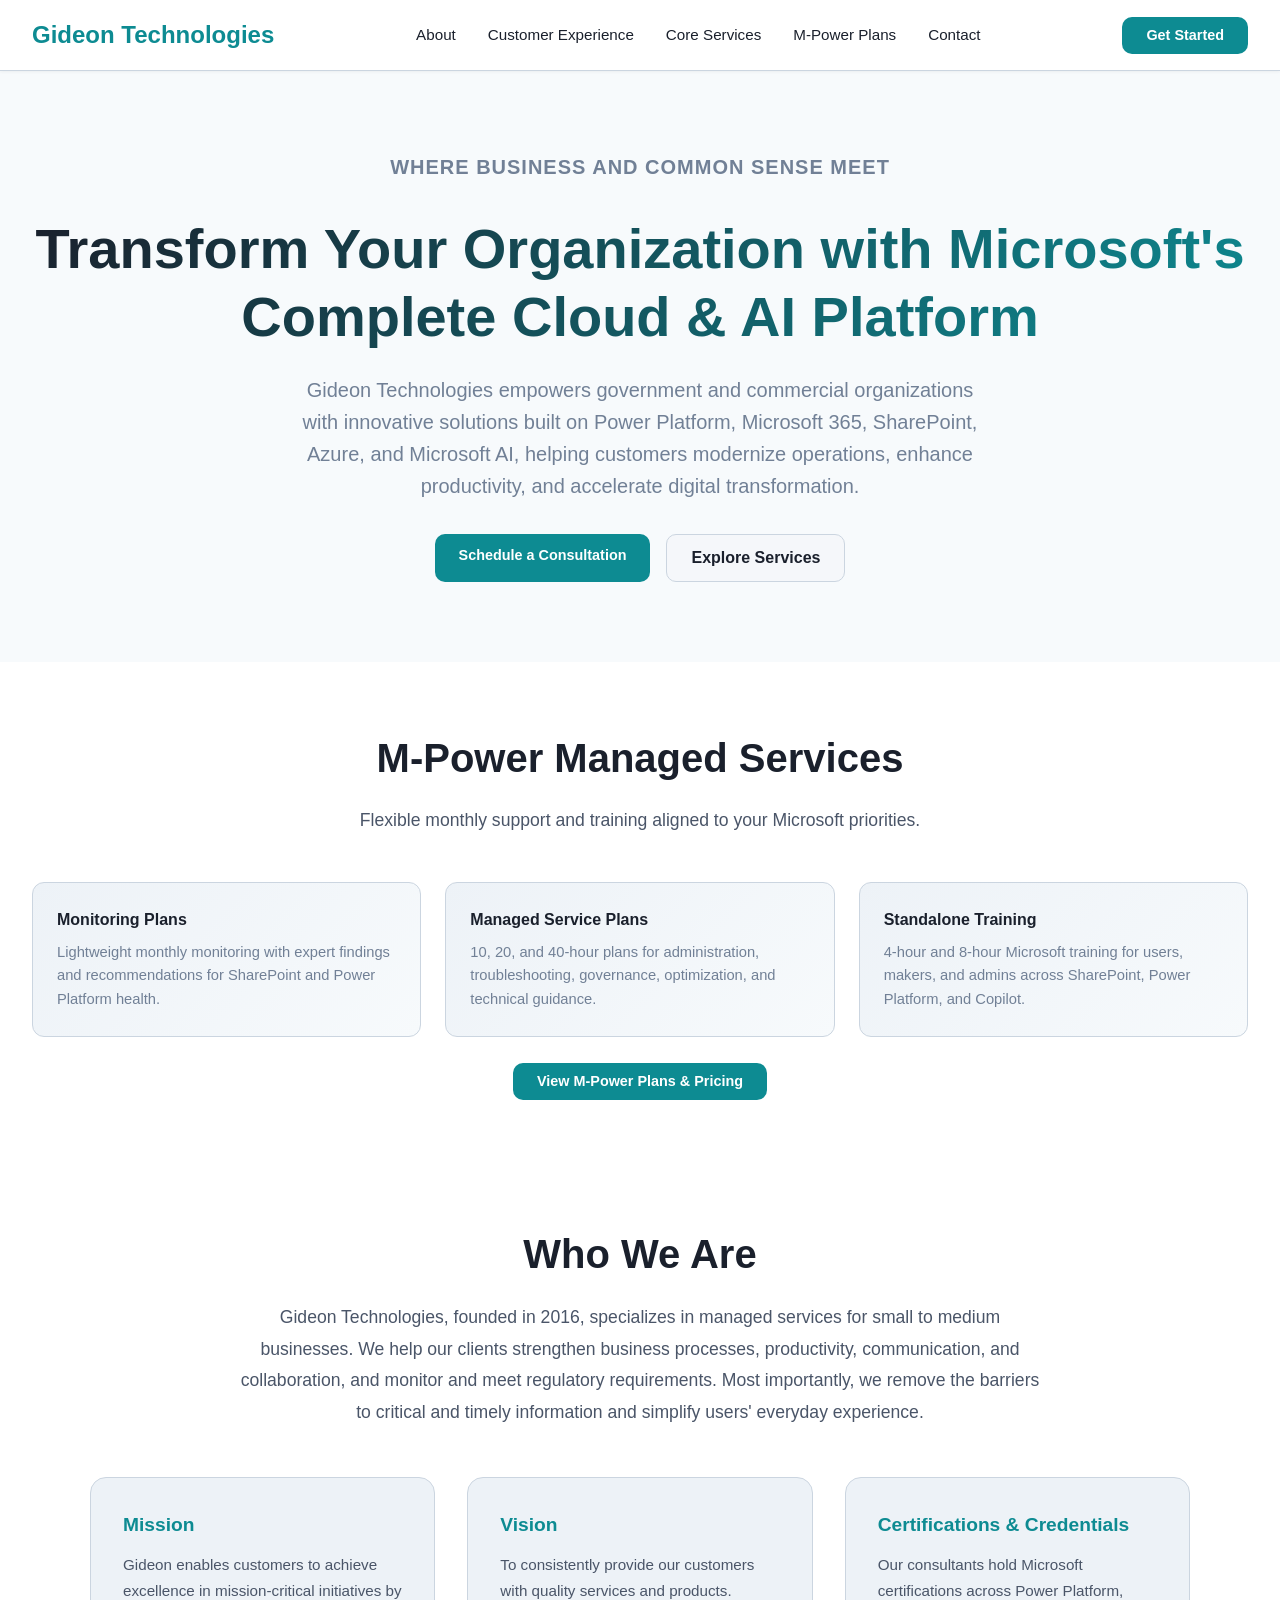
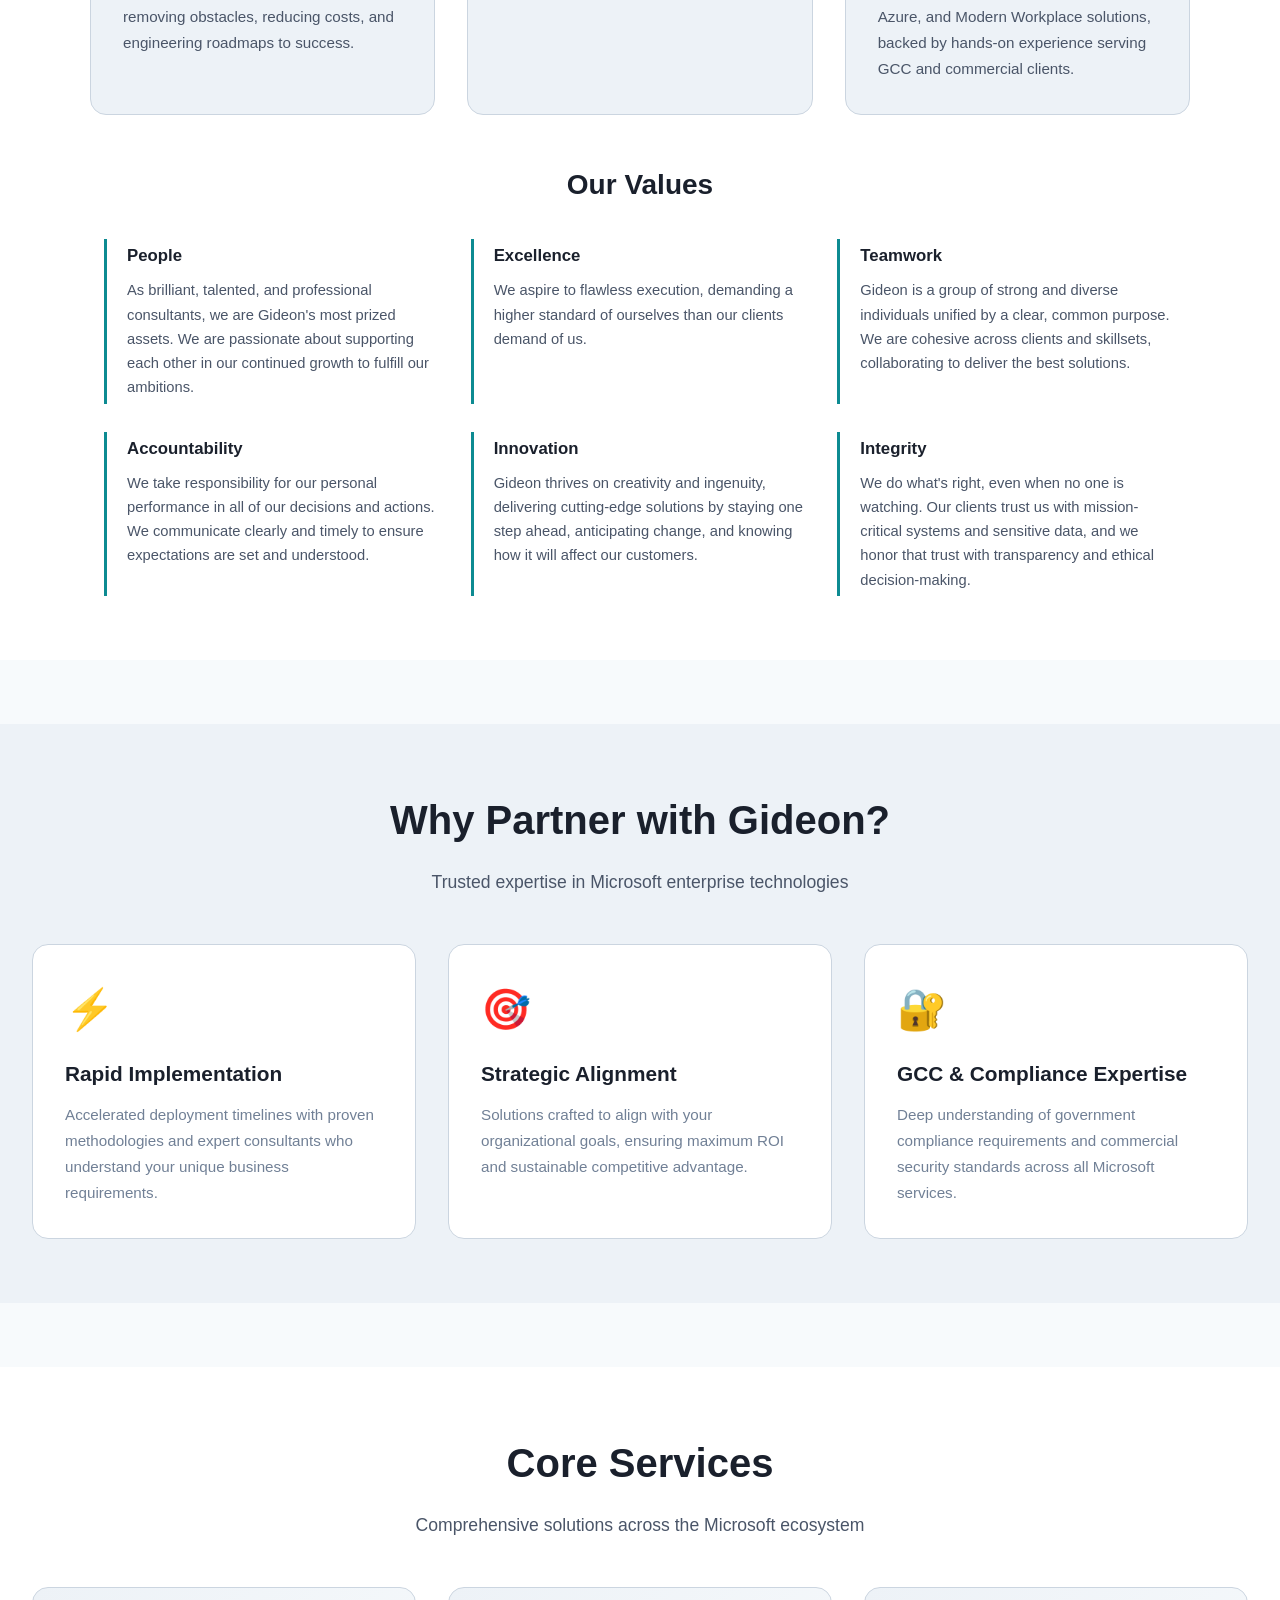
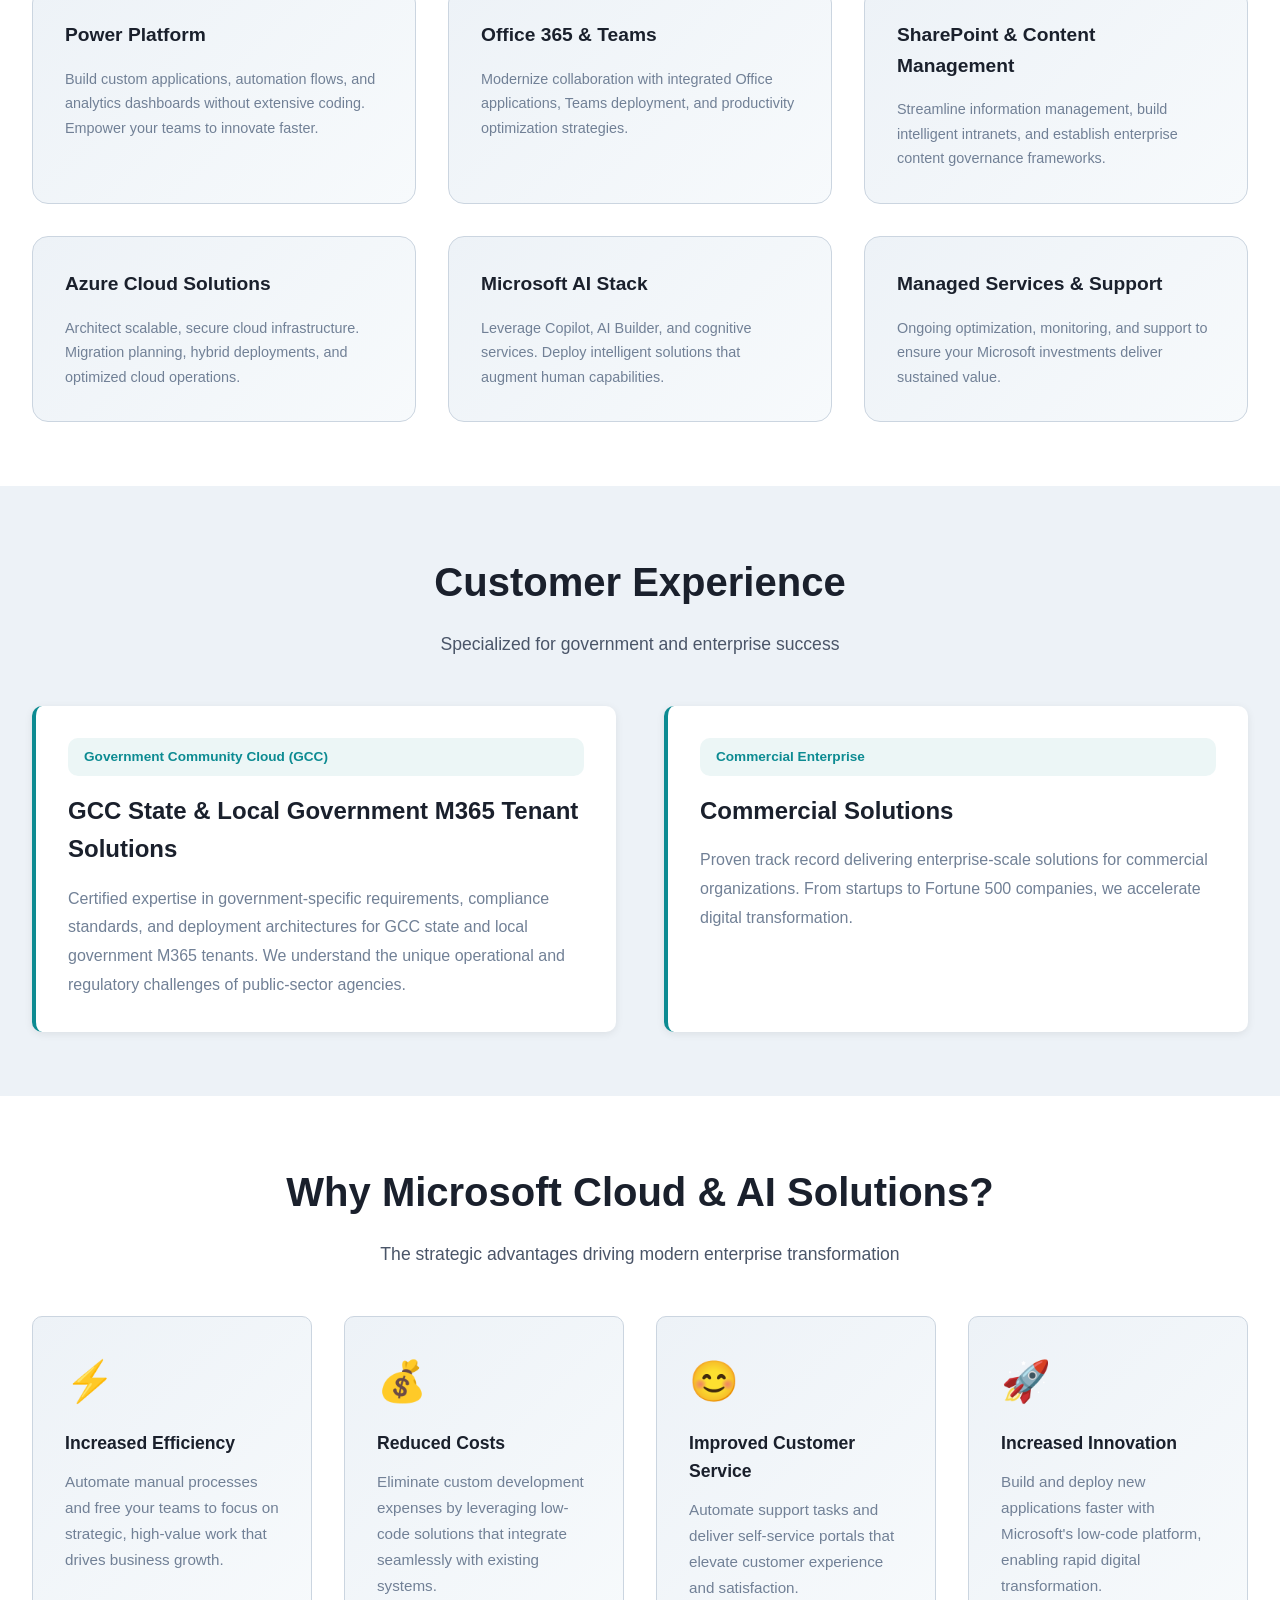
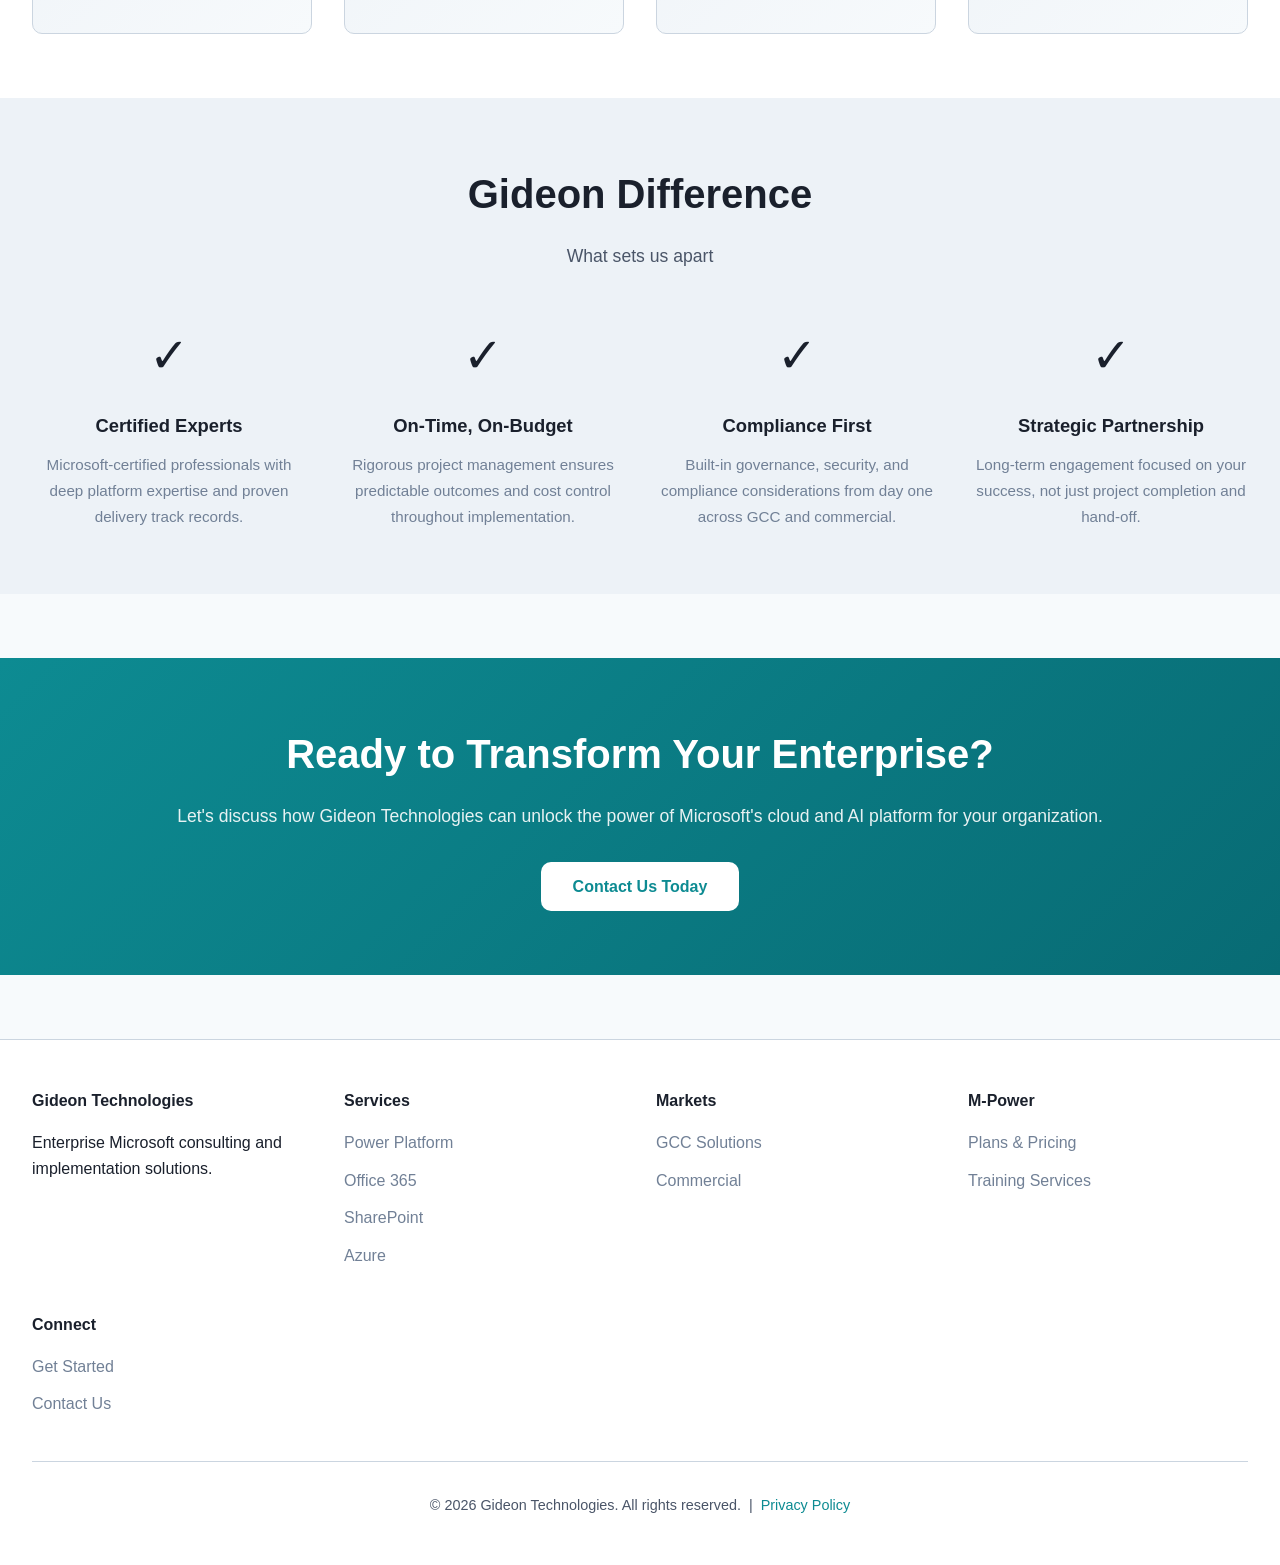
==== index.html @ dde66a92 "Fix submenu touch behavior and improve homepage SEO metadata" ====
<!DOCTYPE html>
<html lang="en">
<head>
    <meta charset="UTF-8">
    <meta name="viewport" content="width=device-width, initial-scale=1.0">
    <title>Gideon Technologies - GCC & State/Local Government M365 Tenant Experts</title>
    <meta name="description" content="Gideon Technologies delivers Power Platform, Microsoft 365, SharePoint, Azure, and Microsoft AI solutions with specialized support for GCC state and local government M365 tenants and commercial customers, including M-Power managed services and training.">
    <meta name="keywords" content="Power Platform, Microsoft 365, Office 365, SharePoint, Azure, Microsoft AI, GCC, State and Local Government M365 Tenant, government cloud consulting, managed services, M-Power managed services, Microsoft training">
    <meta name="author" content="Gideon Technologies">
    <link rel="canonical" href="https://www.gideon-tech.com/">

    <!-- Open Graph / Social Sharing -->
    <meta property="og:type" content="website">
    <meta property="og:title" content="Gideon Technologies - GCC & State/Local Government M365 Tenant Experts">
    <meta property="og:description" content="Power Platform, Microsoft 365, SharePoint, Azure, and AI solutions for GCC state and local government M365 tenants and commercial customers.">
    <meta property="og:url" content="https://www.gideon-tech.com/">
    <meta property="og:image" content="https://www.gideon-tech.com/og-image.png">
    <meta property="og:site_name" content="Gideon Technologies">

    <!-- Twitter Card -->
    <meta name="twitter:card" content="summary_large_image">
    <meta name="twitter:title" content="Gideon Technologies - GCC & State/Local Government M365 Tenant Experts">
    <meta name="twitter:description" content="Power Platform, Microsoft 365, SharePoint, Azure, and AI solutions for GCC state and local government M365 tenants and commercial customers.">
    <meta name="twitter:image" content="https://www.gideon-tech.com/og-image.png">

    <!-- Favicon -->
    <link rel="icon" type="image/svg+xml" href="data:image/svg+xml,%3Csvg xmlns='http://www.w3.org/2000/svg' viewBox='0 0 100 100'%3E%3Crect width='100' height='100' rx='20' fill='%230D8B92'/%3E%3Ctext x='50' y='68' font-size='58' font-family='Arial, sans-serif' font-weight='bold' fill='white' text-anchor='middle'%3EG%3C/text%3E%3C/svg%3E">
    <script>
        (() => {
            const param = new URLSearchParams(window.location.search).get("scoutTheme");
            const theme = param || (window.matchMedia("(prefers-color-scheme: dark)").matches ? "dark" : "light");
            document.documentElement.setAttribute("data-theme", theme);
        })();
    </script>
    <style>
        :root {
            color-scheme: light;
            --cp-bg: #f7fafc;
            --cp-bg-elevated: #edf2f7;
            --cp-surface: #ffffff;
            --cp-surface-soft: #f5f7fa;
            --cp-border: #cbd5e0;
            --cp-border-strong: #a0aec0;
            --cp-text: #1a202c;
            --cp-text-muted: #4a5568;
            --cp-text-soft: #718096;
            --cp-accent: #0d8b92;
            --cp-accent-hover: #0a6f76;
            --cp-accent-soft: rgba(13, 139, 146, 0.08);
            --cp-accent-fg: #ffffff;
            --cp-success: #16a34a;
            --cp-danger: #dc2626;
            --cp-warning: #f59e0b;
            --cp-link: #0d8b92;
            --cp-shadow: 0 18px 48px rgba(0, 0, 0, 0.12);
            --cp-overlay: rgba(255, 255, 255, 0.8);
            --cp-panel: rgba(255, 255, 255, 0.86);
            --cp-panel-strong: rgba(255, 255, 255, 0.96);
            --cp-sheen: rgba(255, 255, 255, 0.55);
            --cp-highlight: rgba(13, 139, 146, 0.12);
        }
        
        html[data-theme="dark"] {
            color-scheme: dark;
            --cp-bg: #0f1419;
            --cp-bg-elevated: #1a202c;
            --cp-surface: #2d3748;
            --cp-surface-soft: #374151;
            --cp-border: #4a5568;
            --cp-border-strong: #718096;
            --cp-text: #f7fafc;
            --cp-text-muted: #cbd5e0;
            --cp-text-soft: #a0aec0;
            --cp-accent: #38b2ac;
            --cp-accent-hover: #319795;
            --cp-accent-soft: rgba(56, 178, 172, 0.14);
            --cp-accent-fg: #0f1419;
            --cp-success: #4ade80;
            --cp-danger: #f87171;
            --cp-warning: #fbbf24;
            --cp-link: #38b2ac;
            --cp-shadow: 0 18px 48px rgba(0, 0, 0, 0.32);
            --cp-overlay: rgba(15, 20, 25, 0.88);
            --cp-panel: rgba(45, 55, 72, 0.72);
            --cp-panel-strong: rgba(45, 55, 72, 0.96);
            --cp-sheen: rgba(255, 255, 255, 0.04);
            --cp-highlight: rgba(56, 178, 172, 0.12);
        }

        * {
            margin: 0;
            padding: 0;
            box-sizing: border-box;
        }

        body {
            font-family: "Segoe UI", Aptos, Calibri, -apple-system, BlinkMacSystemFont, sans-serif;
            background: var(--cp-bg);
            color: var(--cp-text);
            line-height: 1.6;
        }

        /* Header & Navigation */
        header {
            background: var(--cp-surface);
            border-bottom: 1px solid var(--cp-border);
            position: sticky;
            top: 0;
            z-index: 100;
            box-shadow: 0 1px 3px rgba(0,0,0,0.05);
        }

        nav {
            max-width: 1400px;
            margin: 0 auto;
            padding: 1rem 2rem;
            display: flex;
            justify-content: space-between;
            align-items: center;
        }

        .logo {
            font-size: 1.5rem;
            font-weight: 700;
            color: var(--cp-accent);
            text-decoration: none;
        }

        .nav-links {
            display: flex;
            gap: 2rem;
            list-style: none;
        }

        .nav-links li {
            position: relative;
        }

        .nav-links a {
            color: var(--cp-text);
            text-decoration: none;
            font-size: 0.95rem;
            transition: color 0.3s;
        }

        .nav-links a:hover {
            color: var(--cp-accent);
        }

        .submenu {
            display: none;
            position: absolute;
            top: calc(100% + 0.5rem);
            left: 0;
            min-width: 260px;
            background: var(--cp-surface);
            border: 1px solid var(--cp-border);
            border-radius: 0.625rem;
            box-shadow: 0 10px 24px rgba(0,0,0,0.12);
            list-style: none;
            padding: 0.45rem;
            z-index: 200;
        }

        .submenu li {
            position: static;
        }

        .submenu a {
            display: block;
            padding: 0.5rem 0.65rem;
            border-radius: 0.45rem;
            color: var(--cp-text-muted);
            font-size: 0.9rem;
        }

        .submenu a:hover {
            background: var(--cp-bg-elevated);
            color: var(--cp-accent);
        }

        .has-submenu:hover .submenu,
        .has-submenu:focus-within .submenu,
        .has-submenu.open .submenu {
            display: block;
        }

        .cta-button {
            background: var(--cp-accent);
            color: var(--cp-accent-fg);
            padding: 0.65rem 1.5rem;
            border-radius: 0.625rem;
            text-decoration: none;
            font-weight: 600;
            transition: background 0.3s;
            border: none;
            cursor: pointer;
            font-size: 0.9rem;
        }

        .cta-button:hover {
            background: var(--cp-accent-hover);
        }

        /* Hero Section */
        .hero {
            max-width: 1400px;
            margin: 0 auto;
            padding: 5rem 2rem;
            text-align: center;
        }

        .hero-subtitle {
            color: var(--cp-text-muted);
            font-size: 1rem;
            margin-bottom: 1rem;
            text-transform: uppercase;
            letter-spacing: 0.05em;
            font-weight: 600;
        }

        .hero h1 {
            font-size: 3.5rem;
            margin-bottom: 1.5rem;
            font-weight: 800;
            line-height: 1.2;
            background: linear-gradient(135deg, var(--cp-text) 0%, var(--cp-accent) 100%);
            -webkit-background-clip: text;
            -webkit-text-fill-color: transparent;
            background-clip: text;
        }

        .hero p {
            font-size: 1.25rem;
            color: var(--cp-text-soft);
            margin-bottom: 2rem;
            max-width: 700px;
            margin-left: auto;
            margin-right: auto;
        }

        .hero-buttons {
            display: flex;
            gap: 1rem;
            justify-content: center;
            flex-wrap: wrap;
        }

        .secondary-button {
            background: var(--cp-surface-soft);
            color: var(--cp-text);
            padding: 0.65rem 1.5rem;
            border-radius: 0.625rem;
            text-decoration: none;
            font-weight: 600;
            border: 1px solid var(--cp-border);
            transition: all 0.3s;
        }

        .secondary-button:hover {
            background: var(--cp-surface);
            border-color: var(--cp-accent);
        }

        /* Value Propositions */
        .value-section {
            background: var(--cp-bg-elevated);
            padding: 4rem 2rem;
            margin: 4rem 0;
        }

        .section-title {
            text-align: center;
            font-size: 2.5rem;
            margin-bottom: 1rem;
            color: var(--cp-text);
        }

        .section-subtitle {
            text-align: center;
            color: var(--cp-text-muted);
            margin-bottom: 3rem;
            font-size: 1.1rem;
        }

        .value-grid {
            max-width: 1400px;
            margin: 0 auto;
            display: grid;
            grid-template-columns: repeat(auto-fit, minmax(300px, 1fr));
            gap: 2rem;
        }

        .value-card {
            background: var(--cp-surface);
            border: 1px solid var(--cp-border);
            border-radius: 1rem;
            padding: 2rem;
            transition: all 0.3s;
        }

        .value-card:hover {
            box-shadow: 0 8px 24px rgba(0,0,0,0.1);
            transform: translateY(-4px);
            border-color: var(--cp-accent-soft);
        }

        /* About Us Section */
        .about-section {
            padding: 4rem 2rem;
            background: var(--cp-surface);
        }

        .about-container {
            max-width: 1100px;
            margin: 0 auto;
        }

        .about-intro {
            max-width: 800px;
            margin: 0 auto 3rem;
            text-align: center;
        }

        .about-intro p {
            color: var(--cp-text-muted);
            font-size: 1.1rem;
            line-height: 1.8;
        }

        .about-pillars {
            display: grid;
            grid-template-columns: repeat(3, 1fr);
            gap: 2rem;
            margin-bottom: 3rem;
        }

        .about-pillar {
            background: var(--cp-bg-elevated);
            border: 1px solid var(--cp-border);
            border-radius: 1rem;
            padding: 2rem;
        }

        .about-pillar h3 {
            color: var(--cp-accent);
            font-size: 1.2rem;
            margin-bottom: 0.75rem;
        }

        .about-pillar p {
            color: var(--cp-text-muted);
            font-size: 0.95rem;
            line-height: 1.7;
        }

        .about-values {
            margin-top: 3rem;
        }

        .about-values h3 {
            text-align: center;
            font-size: 1.75rem;
            margin-bottom: 2rem;
            color: var(--cp-text);
        }

        .values-grid {
            display: flex;
            flex-wrap: wrap;
            justify-content: center;
            gap: 1.75rem;
        }

        .value-item {
            flex: 1 1 280px;
            max-width: calc(33.333% - 1.75rem);
            border-left: 3px solid var(--cp-accent);
            padding: 0.25rem 0 0.25rem 1.25rem;
        }

        .value-item h4 {
            font-size: 1.05rem;
            margin-bottom: 0.5rem;
            color: var(--cp-text);
        }

        .value-item p {
            color: var(--cp-text-muted);
            font-size: 0.92rem;
            line-height: 1.65;
        }

        @media (max-width: 900px) {
            .about-pillars {
                grid-template-columns: repeat(2, 1fr);
            }

            .value-item {
                max-width: calc(50% - 1.75rem);
            }
        }

        @media (max-width: 600px) {
            .about-pillars {
                grid-template-columns: 1fr;
            }

            .value-item {
                max-width: 100%;
            }
        }

        .value-icon {
            font-size: 2.5rem;
            margin-bottom: 1rem;
        }

        .value-card h3 {
            font-size: 1.3rem;
            margin-bottom: 0.75rem;
            color: var(--cp-text);
        }

        .value-card p {
            color: var(--cp-text-soft);
            font-size: 0.95rem;
            line-height: 1.7;
        }

        /* Services Section */
        .services-section {
            padding: 4rem 2rem;
            background: var(--cp-surface);
        }

        .services-container {
            max-width: 1400px;
            margin: 0 auto;
        }

        .service-grid {
            display: grid;
            grid-template-columns: repeat(3, 1fr);
            gap: 2rem;
            margin-top: 3rem;
        }

        @media (max-width: 900px) {
            .service-grid {
                grid-template-columns: repeat(2, 1fr);
            }

            .plans-preview-grid {
                grid-template-columns: 1fr;
            }
        }

        @media (max-width: 600px) {
            .service-grid {
                grid-template-columns: 1fr;
            }
        }

        .service-card {
            background: linear-gradient(135deg, var(--cp-bg-elevated) 0%, var(--cp-bg) 100%);
            border: 1px solid var(--cp-border);
            border-radius: 1rem;
            padding: 2rem;
            transition: all 0.3s;
        }

        .service-card:hover {
            border-color: var(--cp-accent);
            box-shadow: 0 12px 36px var(--cp-accent-soft);
        }

        .service-card h3 {
            font-size: 1.2rem;
            margin-bottom: 1rem;
            color: var(--cp-text);
        }

        .service-card p {
            color: var(--cp-text-soft);
            font-size: 0.9rem;
            line-height: 1.7;
        }

        /* M-Power Plans Preview */
        .plans-preview {
            padding: 4rem 2rem;
            background: var(--cp-surface);
        }

        .plans-preview-container {
            max-width: 1400px;
            margin: 0 auto;
        }

        .plans-preview-grid {
            display: grid;
            grid-template-columns: repeat(3, 1fr);
            gap: 1.5rem;
            margin-top: 2rem;
        }

        .plans-preview-card {
            background: linear-gradient(135deg, var(--cp-bg-elevated) 0%, var(--cp-bg) 100%);
            border: 1px solid var(--cp-border);
            border-radius: 0.75rem;
            padding: 1.5rem;
        }

        .plans-preview-card h4 {
            color: var(--cp-text);
            margin-bottom: 0.5rem;
        }

        .plans-preview-card p {
            color: var(--cp-text-soft);
            font-size: 0.92rem;
        }

        .plans-preview-cta {
            margin-top: 2rem;
            text-align: center;
        }

        /* Market Expertise */
        .market-section {
            padding: 4rem 2rem;
            background: var(--cp-bg-elevated);
        }

        .market-container {
            max-width: 1400px;
            margin: 0 auto;
        }

        .market-grid {
            display: grid;
            grid-template-columns: 1fr 1fr;
            gap: 3rem;
            margin-top: 2rem;
            align-items: stretch;
        }

        .market-card {
            background: var(--cp-surface);
            border-left: 4px solid var(--cp-accent);
            border-radius: 0.625rem;
            padding: 2rem;
            box-shadow: 0 2px 8px rgba(0,0,0,0.08);
            height: 100%;
            display: flex;
            flex-direction: column;
        }

        .market-badge {
            display: inline-block;
            background: var(--cp-accent-soft);
            color: var(--cp-accent);
            padding: 0.5rem 1rem;
            border-radius: 0.625rem;
            font-size: 0.85rem;
            font-weight: 600;
            margin-bottom: 1rem;
        }

        .market-card h3 {
            font-size: 1.5rem;
            margin-bottom: 1rem;
            color: var(--cp-text);
        }

        .market-card p {
            color: var(--cp-text-soft);
            line-height: 1.8;
        }

        /* Benefits Section */
        .benefits-section {
            padding: 4rem 2rem;
            background: var(--cp-surface);
        }

        .benefits-container {
            max-width: 1400px;
            margin: 0 auto;
        }

        .benefits-grid {
            display: grid;
            grid-template-columns: repeat(auto-fit, minmax(280px, 1fr));
            gap: 2rem;
            margin-top: 3rem;
        }

        .benefit-item {
            background: linear-gradient(135deg, var(--cp-bg-elevated) 0%, var(--cp-bg) 100%);
            border: 1px solid var(--cp-border);
            border-radius: 0.625rem;
            padding: 2rem;
            transition: all 0.3s;
        }

        .benefit-item:hover {
            border-color: var(--cp-accent);
            box-shadow: 0 8px 24px var(--cp-accent-soft);
            transform: translateY(-4px);
        }

        .benefit-icon {
            font-size: 2.5rem;
            margin-bottom: 1rem;
        }

        .benefit-item h4 {
            font-weight: 600;
            color: var(--cp-text);
            margin-bottom: 0.75rem;
            font-size: 1.1rem;
        }

        .benefit-item p {
            color: var(--cp-text-soft);
            font-size: 0.95rem;
            line-height: 1.7;
        }

        /* Contact Form Modal */
        .modal {
            display: none;
            position: fixed;
            z-index: 1000;
            left: 0;
            top: 0;
            width: 100%;
            height: 100%;
            background: rgba(0,0,0,0.5);
            animation: fadeIn 0.3s;
        }

        .modal.show {
            display: flex;
            align-items: center;
            justify-content: center;
        }

        @keyframes fadeIn {
            from { opacity: 0; }
            to { opacity: 1; }
        }

        .modal-content {
            background: var(--cp-surface);
            border-radius: 1rem;
            padding: 2.5rem;
            max-width: 600px;
            width: 90%;
            box-shadow: var(--cp-shadow);
            max-height: 90vh;
            overflow-y: auto;
        }

        .modal-header {
            display: flex;
            justify-content: space-between;
            align-items: center;
            margin-bottom: 2rem;
        }

        .modal-header h2 {
            font-size: 1.8rem;
            color: var(--cp-text);
        }

        .close-btn {
            background: none;
            border: none;
            font-size: 2rem;
            color: var(--cp-text-muted);
            cursor: pointer;
            transition: color 0.3s;
        }

        .close-btn:hover {
            color: var(--cp-accent);
        }

        .form-group {
            margin-bottom: 1.5rem;
        }

        .form-group label {
            display: block;
            font-weight: 600;
            margin-bottom: 0.5rem;
            color: var(--cp-text);
            font-size: 0.95rem;
        }

        .form-group input,
        .form-group textarea,
        .form-group select {
            width: 100%;
            padding: 0.75rem;
            border: 1px solid var(--cp-border);
            border-radius: 0.625rem;
            font-family: "Segoe UI", Aptos, Calibri, -apple-system, BlinkMacSystemFont, sans-serif;
            font-size: 0.95rem;
            background: var(--cp-bg-elevated);
            color: var(--cp-text);
            transition: border-color 0.3s;
        }

        .form-group input:focus,
        .form-group textarea:focus,
        .form-group select:focus {
            outline: none;
            border-color: var(--cp-accent);
            box-shadow: 0 0 0 3px var(--cp-accent-soft);
        }

        .form-group textarea {
            resize: vertical;
            min-height: 120px;
        }

        .services-checklist {
            display: grid;
            grid-template-columns: 1fr 1fr;
            gap: 1rem;
            margin-top: 0.75rem;
        }

        .service-checkbox {
            display: flex;
            align-items: center;
            gap: 0.5rem;
        }

        .service-checkbox input[type="checkbox"] {
            width: 18px;
            height: 18px;
            cursor: pointer;
            accent-color: var(--cp-accent);
        }

        .service-checkbox label {
            margin-bottom: 0;
            font-weight: 400;
            cursor: pointer;
        }

        .form-submit {
            background: var(--cp-accent);
            color: var(--cp-accent-fg);
            padding: 0.85rem 2rem;
            border-radius: 0.625rem;
            border: none;
            font-weight: 600;
            font-size: 1rem;
            cursor: pointer;
            transition: background 0.3s;
            width: 100%;
        }

        .form-submit:hover {
            background: var(--cp-accent-hover);
        }

        .form-submit:disabled {
            opacity: 0.7;
            cursor: not-allowed;
        }

        .form-status {
            padding: 0.85rem 1rem;
            border-radius: 0.625rem;
            margin-bottom: 1.5rem;
            font-size: 0.95rem;
            font-weight: 500;
        }

        .form-status-success {
            background: rgba(22, 163, 74, 0.1);
            color: var(--cp-success);
            border: 1px solid rgba(22, 163, 74, 0.3);
        }

        .form-status-error {
            background: rgba(220, 38, 38, 0.1);
            color: var(--cp-danger);
            border: 1px solid rgba(220, 38, 38, 0.3);
        }

        /* Why Choose Us */
        .why-section {
            padding: 4rem 2rem;
            background: var(--cp-bg-elevated);
        }

        .why-container {
            max-width: 1400px;
            margin: 0 auto;
        }

        .why-grid {
            display: grid;
            grid-template-columns: repeat(auto-fit, minmax(250px, 1fr));
            gap: 2.5rem;
            margin-top: 3rem;
        }

        .why-item {
            text-align: center;
        }

        .why-icon {
            font-size: 3rem;
            margin-bottom: 1rem;
        }

        .why-item h4 {
            font-size: 1.15rem;
            margin-bottom: 0.75rem;
            color: var(--cp-text);
        }

        .why-item p {
            color: var(--cp-text-soft);
            line-height: 1.7;
            font-size: 0.95rem;
        }

        /* CTA Section */
        .cta-section {
            background: linear-gradient(135deg, #0d8b92 0%, #086b74 100%);
            color: var(--cp-accent-fg);
            padding: 4rem 2rem;
            text-align: center;
            margin: 4rem 0 0 0;
        }

        .cta-section h2 {
            font-size: 2.5rem;
            margin-bottom: 1rem;
        }

        .cta-section p {
            font-size: 1.1rem;
            margin-bottom: 2rem;
            opacity: 0.9;
        }

        .cta-primary {
            background: var(--cp-accent-fg);
            color: var(--cp-accent);
            padding: 0.75rem 2rem;
            border-radius: 0.625rem;
            text-decoration: none;
            font-weight: 700;
            display: inline-block;
            transition: all 0.3s;
        }

        .cta-primary:hover {
            transform: scale(1.05);
            box-shadow: 0 8px 24px rgba(0,0,0,0.2);
        }

        /* Footer */
        footer {
            background: var(--cp-surface);
            border-top: 1px solid var(--cp-border);
            padding: 3rem 2rem;
            margin-top: 4rem;
        }

        .footer-content {
            max-width: 1400px;
            margin: 0 auto;
            display: grid;
            grid-template-columns: repeat(auto-fit, minmax(250px, 1fr));
            gap: 2rem;
            margin-bottom: 2rem;
        }

        .footer-section h4 {
            margin-bottom: 1rem;
            color: var(--cp-text);
            font-weight: 600;
        }

        .footer-section ul {
            list-style: none;
        }

        .footer-section ul li {
            margin-bottom: 0.75rem;
        }

        .footer-section a {
            color: var(--cp-text-soft);
            text-decoration: none;
            transition: color 0.3s;
        }

        .footer-section a:hover {
            color: var(--cp-accent);
        }

        .footer-bottom {
            text-align: center;
            padding-top: 2rem;
            border-top: 1px solid var(--cp-border);
            color: var(--cp-text-muted);
            font-size: 0.9rem;
        }

        .footer-bottom a {
            color: var(--cp-accent);
            text-decoration: none;
        }

        .footer-bottom a:hover {
            text-decoration: underline;
        }

        /* Responsive */
        @media (max-width: 768px) {
            .hero h1 {
                font-size: 2.5rem;
            }

            .hero p {
                font-size: 1rem;
            }

            .section-title {
                font-size: 2rem;
            }

            .nav-links {
                display: none;
            }

            .market-grid {
                grid-template-columns: 1fr;
            }

            .cta-section h2 {
                font-size: 1.8rem;
            }

            .services-checklist {
                grid-template-columns: 1fr;
            }

            .modal-content {
                width: 95%;
                padding: 1.5rem;
            }

            .modal-header h2 {
                font-size: 1.5rem;
            }

            nav {
                padding: 0.75rem 1rem;
            }

            .nav-links {
                gap: 1rem;
            }

            .cta-button {
                padding: 0.5rem 1rem;
                font-size: 0.85rem;
            }

            /* Header "Get Started" button — 25% smaller on mobile */
            header .cta-button {
                padding: 0.375rem 0.75rem;
                font-size: 0.64rem;
                border-radius: 0.47rem;
            }
        }
    </style>
</head>
<body>
    <!-- Navigation -->
    <header>
        <nav>
            <a href="#" class="logo">Gideon Technologies</a>
            <ul class="nav-links">
                <li><a href="#about">About</a></li>
                <li><a href="#markets">Customer Experience</a></li>
                <li><a href="#services">Core Services</a></li>
                <li class="has-submenu">
                    <a href="m-power-services.html">M-Power Plans</a>
                    <ul class="submenu">
                        <li><a href="m-power-services.html#monitoring">Monitoring Plans</a></li>
                        <li><a href="m-power-services.html#managed">Managed Service Plans</a></li>
                        <li><a href="m-power-services.html#azure-ai">Azure AI Managed Services</a></li>
                        <li><a href="m-power-services.html#training">Training Services</a></li>
                        <li><a href="m-power-services.html#pricing-policies">Scope & Policies</a></li>
                    </ul>
                </li>
                <li><a href="#contact">Contact</a></li>
            </ul>
            <button class="cta-button">Get Started</button>
        </nav>
    </header>

    <!-- Hero Section -->
    <section class="hero">
        <p class="hero-subtitle">Where Business and Common Sense Meet</p>
        <h1>Transform Your Organization with Microsoft's Complete Cloud & AI Platform</h1>
        <p>Gideon Technologies empowers government and commercial organizations with innovative solutions built on Power Platform, Microsoft 365, SharePoint, Azure, and Microsoft AI, helping customers modernize operations, enhance productivity, and accelerate digital transformation.</p>
        <div class="hero-buttons">
            <a href="#contact" class="cta-button">Schedule a Consultation</a>
            <a href="#services" class="secondary-button">Explore Services</a>
        </div>
    </section>

    <!-- M-Power Plans Preview -->
    <section class="plans-preview">
        <div class="plans-preview-container">
            <h2 class="section-title">M-Power Managed Services</h2>
            <p class="section-subtitle">Flexible monthly support and training aligned to your Microsoft priorities.</p>
            <div class="plans-preview-grid">
                <div class="plans-preview-card">
                    <h4>Monitoring Plans</h4>
                    <p>Lightweight monthly monitoring with expert findings and recommendations for SharePoint and Power Platform health.</p>
                </div>
                <div class="plans-preview-card">
                    <h4>Managed Service Plans</h4>
                    <p>10, 20, and 40-hour plans for administration, troubleshooting, governance, optimization, and technical guidance.</p>
                </div>
                <div class="plans-preview-card">
                    <h4>Standalone Training</h4>
                    <p>4-hour and 8-hour Microsoft training for users, makers, and admins across SharePoint, Power Platform, and Copilot.</p>
                </div>
            </div>
            <div class="plans-preview-cta">
                <a href="m-power-services.html" class="cta-button">View M-Power Plans & Pricing</a>
            </div>
        </div>
    </section>

    <!-- About Us Section -->
    <section class="about-section" id="about">
        <div class="about-container">
            <h2 class="section-title">Who We Are</h2>
            <div class="about-intro">
                <p>Gideon Technologies, founded in 2016, specializes in managed services for small to medium businesses. We help our clients strengthen business processes, productivity, communication, and collaboration, and monitor and meet regulatory requirements. Most importantly, we remove the barriers to critical and timely information and simplify users' everyday experience.</p>
            </div>

            <div class="about-pillars">
                <div class="about-pillar">
                    <h3>Mission</h3>
                    <p>Gideon enables customers to achieve excellence in mission-critical initiatives by removing obstacles, reducing costs, and engineering roadmaps to success.</p>
                </div>
                <div class="about-pillar">
                    <h3>Vision</h3>
                    <p>To consistently provide our customers with quality services and products.</p>
                </div>
                <div class="about-pillar">
                    <h3>Certifications & Credentials</h3>
                    <p>Our consultants hold Microsoft certifications across Power Platform, Azure, and Modern Workplace solutions, backed by hands-on experience serving GCC and commercial clients.</p>
                </div>
            </div>

            <div class="about-values">
                <h3>Our Values</h3>
                <div class="values-grid">
                    <div class="value-item">
                        <h4>People</h4>
                        <p>As brilliant, talented, and professional consultants, we are Gideon's most prized assets. We are passionate about supporting each other in our continued growth to fulfill our ambitions.</p>
                    </div>
                    <div class="value-item">
                        <h4>Excellence</h4>
                        <p>We aspire to flawless execution, demanding a higher standard of ourselves than our clients demand of us.</p>
                    </div>
                    <div class="value-item">
                        <h4>Teamwork</h4>
                        <p>Gideon is a group of strong and diverse individuals unified by a clear, common purpose. We are cohesive across clients and skillsets, collaborating to deliver the best solutions.</p>
                    </div>
                    <div class="value-item">
                        <h4>Accountability</h4>
                        <p>We take responsibility for our personal performance in all of our decisions and actions. We communicate clearly and timely to ensure expectations are set and understood.</p>
                    </div>
                    <div class="value-item">
                        <h4>Innovation</h4>
                        <p>Gideon thrives on creativity and ingenuity, delivering cutting-edge solutions by staying one step ahead, anticipating change, and knowing how it will affect our customers.</p>
                    </div>
                    <div class="value-item">
                        <h4>Integrity</h4>
                        <p>We do what's right, even when no one is watching. Our clients trust us with mission-critical systems and sensitive data, and we honor that trust with transparency and ethical decision-making.</p>
                    </div>
                </div>
            </div>
        </div>
    </section>

    <!-- Value Propositions -->
    <section class="value-section">
        <h2 class="section-title">Why Partner with Gideon?</h2>
        <p class="section-subtitle">Trusted expertise in Microsoft enterprise technologies</p>
        <div class="value-grid">
            <div class="value-card">
                <div class="value-icon">⚡</div>
                <h3>Rapid Implementation</h3>
                <p>Accelerated deployment timelines with proven methodologies and expert consultants who understand your unique business requirements.</p>
            </div>
            <div class="value-card">
                <div class="value-icon">🎯</div>
                <h3>Strategic Alignment</h3>
                <p>Solutions crafted to align with your organizational goals, ensuring maximum ROI and sustainable competitive advantage.</p>
            </div>
            <div class="value-card">
                <div class="value-icon">🔐</div>
                <h3>GCC & Compliance Expertise</h3>
                <p>Deep understanding of government compliance requirements and commercial security standards across all Microsoft services.</p>
            </div>
        </div>
    </section>

    <!-- Services Section -->
    <section class="services-section" id="services">
        <div class="services-container">
            <h2 class="section-title">Core Services</h2>
            <p class="section-subtitle">Comprehensive solutions across the Microsoft ecosystem</p>
            <div class="service-grid">
                <div class="service-card">
                    <h3>Power Platform</h3>
                    <p>Build custom applications, automation flows, and analytics dashboards without extensive coding. Empower your teams to innovate faster.</p>
                </div>
                <div class="service-card">
                    <h3>Office 365 & Teams</h3>
                    <p>Modernize collaboration with integrated Office applications, Teams deployment, and productivity optimization strategies.</p>
                </div>
                <div class="service-card">
                    <h3>SharePoint & Content Management</h3>
                    <p>Streamline information management, build intelligent intranets, and establish enterprise content governance frameworks.</p>
                </div>
                <div class="service-card">
                    <h3>Azure Cloud Solutions</h3>
                    <p>Architect scalable, secure cloud infrastructure. Migration planning, hybrid deployments, and optimized cloud operations.</p>
                </div>
                <div class="service-card">
                    <h3>Microsoft AI Stack</h3>
                    <p>Leverage Copilot, AI Builder, and cognitive services. Deploy intelligent solutions that augment human capabilities.</p>
                </div>
                <div class="service-card">
                    <h3>Managed Services & Support</h3>
                    <p>Ongoing optimization, monitoring, and support to ensure your Microsoft investments deliver sustained value.</p>
                </div>
            </div>
        </div>
    </section>

    <!-- Market Expertise -->
    <section class="market-section" id="markets">
        <div class="market-container">
            <h2 class="section-title">Customer Experience</h2>
            <p class="section-subtitle">Specialized for government and enterprise success</p>
            <div class="market-grid">
                <div class="market-card">
                    <span class="market-badge">Government Community Cloud (GCC)</span>
                    <h3>GCC State & Local Government M365 Tenant Solutions</h3>
                    <p>Certified expertise in government-specific requirements, compliance standards, and deployment architectures for GCC state and local government M365 tenants. We understand the unique operational and regulatory challenges of public-sector agencies.</p>
                </div>
                <div class="market-card">
                    <span class="market-badge">Commercial Enterprise</span>
                    <h3>Commercial Solutions</h3>
                    <p>Proven track record delivering enterprise-scale solutions for commercial organizations. From startups to Fortune 500 companies, we accelerate digital transformation.</p>
                </div>
            </div>
        </div>
    </section>

    <!-- Technology & Benefits Section -->
    <section class="benefits-section">
        <div class="benefits-container">
            <h2 class="section-title">Why Microsoft Cloud & AI Solutions?</h2>
            <p class="section-subtitle">The strategic advantages driving modern enterprise transformation</p>
            <div class="benefits-grid">
                <div class="benefit-item">
                    <div class="benefit-icon">⚡</div>
                    <h4>Increased Efficiency</h4>
                    <p>Automate manual processes and free your teams to focus on strategic, high-value work that drives business growth.</p>
                </div>
                <div class="benefit-item">
                    <div class="benefit-icon">💰</div>
                    <h4>Reduced Costs</h4>
                    <p>Eliminate custom development expenses by leveraging low-code solutions that integrate seamlessly with existing systems.</p>
                </div>
                <div class="benefit-item">
                    <div class="benefit-icon">😊</div>
                    <h4>Improved Customer Service</h4>
                    <p>Automate support tasks and deliver self-service portals that elevate customer experience and satisfaction.</p>
                </div>
                <div class="benefit-item">
                    <div class="benefit-icon">🚀</div>
                    <h4>Increased Innovation</h4>
                    <p>Build and deploy new applications faster with Microsoft's low-code platform, enabling rapid digital transformation.</p>
                </div>
            </div>
        </div>
    </section>

    <!-- Why Choose Section -->
    <section class="why-section">
        <div class="why-container">
            <h2 class="section-title">Gideon Difference</h2>
            <p class="section-subtitle">What sets us apart</p>
            <div class="why-grid">
                <div class="why-item">
                    <div class="why-icon">✓</div>
                    <h4>Certified Experts</h4>
                    <p>Microsoft-certified professionals with deep platform expertise and proven delivery track records.</p>
                </div>
                <div class="why-item">
                    <div class="why-icon">✓</div>
                    <h4>On-Time, On-Budget</h4>
                    <p>Rigorous project management ensures predictable outcomes and cost control throughout implementation.</p>
                </div>
                <div class="why-item">
                    <div class="why-icon">✓</div>
                    <h4>Compliance First</h4>
                    <p>Built-in governance, security, and compliance considerations from day one across GCC and commercial.</p>
                </div>
                <div class="why-item">
                    <div class="why-icon">✓</div>
                    <h4>Strategic Partnership</h4>
                    <p>Long-term engagement focused on your success, not just project completion and hand-off.</p>
                </div>
            </div>
        </div>
    </section>

    <!-- CTA Section -->
    <section class="cta-section" id="contact">
        <h2>Ready to Transform Your Enterprise?</h2>
        <p>Let's discuss how Gideon Technologies can unlock the power of Microsoft's cloud and AI platform for your organization.</p>
        <a href="mailto:contact@gideon-tech.com" class="cta-primary">Contact Us Today</a>
    </section>

    <!-- Footer -->
    <footer>
        <div class="footer-content">
            <div class="footer-section">
                <h4>Gideon Technologies</h4>
                <p>Enterprise Microsoft consulting and implementation solutions.</p>
            </div>
            <div class="footer-section">
                <h4>Services</h4>
                <ul>
                    <li><a href="#services">Power Platform</a></li>
                    <li><a href="#services">Office 365</a></li>
                    <li><a href="#services">SharePoint</a></li>
                    <li><a href="#services">Azure</a></li>
                </ul>
            </div>
            <div class="footer-section">
                <h4>Markets</h4>
                <ul>
                    <li><a href="#markets">GCC Solutions</a></li>
                    <li><a href="#markets">Commercial</a></li>
                </ul>
            </div>
            <div class="footer-section">
                <h4>M-Power</h4>
                <ul>
                    <li><a href="m-power-services.html">Plans & Pricing</a></li>
                    <li><a href="m-power-services.html#training">Training Services</a></li>
                </ul>
            </div>
            <div class="footer-section">
                <h4>Connect</h4>
                <ul>
                    <li><a href="#contact">Get Started</a></li>
                    <li><a href="#contact">Contact Us</a></li>
                </ul>
            </div>
        </div>
        <div class="footer-bottom">
            <p>&copy; 2026 Gideon Technologies. All rights reserved. &nbsp;|&nbsp; <a href="privacy-policy.html">Privacy Policy</a></p>
        </div>
    </footer>

    <!-- Contact Form Modal -->
    <div id="contactModal" class="modal">
        <div class="modal-content">
            <div class="modal-header">
                <h2>Let's Get Started</h2>
                <button class="close-btn" onclick="closeContactForm()">&times;</button>
            </div>
            <form id="gideonContactForm" onsubmit="handleFormSubmit(event)">
                <div id="formStatus" class="form-status" style="display:none;"></div>
                <div class="form-group">
                    <label for="name">Full Name *</label>
                    <input type="text" id="name" name="name" required>
                </div>

                <div class="form-group">
                    <label for="email">Email Address *</label>
                    <input type="email" id="email" name="email" required>
                </div>

                <div class="form-group">
                    <label for="phone">Phone Number *</label>
                    <input type="tel" id="phone" name="phone" required>
                </div>

                <div class="form-group">
                    <label for="company">Company Name *</label>
                    <input type="text" id="company" name="company" required>
                </div>

                <div class="form-group">
                    <label for="market">Market Type *</label>
                    <select id="market" name="market" required>
                        <option value="">Select market type</option>
                        <option value="gcc">GCC (State & Local Government M365 Tenant)</option>
                        <option value="commercial">Commercial</option>
                        <option value="both">Both</option>
                    </select>
                </div>

                <div class="form-group">
                    <label>Services of Interest *</label>
                    <div class="services-checklist">
                        <div class="service-checkbox">
                            <input type="checkbox" id="service_power_platform" name="services" value="Power Platform">
                            <label for="service_power_platform">Power Platform</label>
                        </div>
                        <div class="service-checkbox">
                            <input type="checkbox" id="service_office365" name="services" value="Office 365">
                            <label for="service_office365">Office 365</label>
                        </div>
                        <div class="service-checkbox">
                            <input type="checkbox" id="service_sharepoint" name="services" value="SharePoint">
                            <label for="service_sharepoint">SharePoint</label>
                        </div>
                        <div class="service-checkbox">
                            <input type="checkbox" id="service_azure" name="services" value="Azure">
                            <label for="service_azure">Azure</label>
                        </div>
                        <div class="service-checkbox">
                            <input type="checkbox" id="service_ai" name="services" value="Microsoft AI Stack">
                            <label for="service_ai">Microsoft AI Stack</label>
                        </div>
                        <div class="service-checkbox">
                            <input type="checkbox" id="service_managed" name="services" value="Managed Services">
                            <label for="service_managed">Managed Services</label>
                        </div>
                    </div>
                </div>

                <div class="form-group">
                    <label for="message">Tell us about your project</label>
                    <textarea id="message" name="message" placeholder="Share your project details, goals, or challenges..."></textarea>
                </div>

                <button type="submit" class="form-submit" id="formSubmitBtn">Submit</button>
            </form>
        </div>
    </div>

    <script>
        const FORMSPREE_ENDPOINT = "https://formspree.io/f/mrpzlnwp";

        function openContactForm() {
            document.getElementById("contactModal").classList.add("show");
            document.body.style.overflow = "hidden";
        }

        function closeContactForm() {
            document.getElementById("contactModal").classList.remove("show");
            document.body.style.overflow = "auto";
        }

        function showFormStatus(message, type) {
            const statusEl = document.getElementById("formStatus");
            statusEl.textContent = message;
            statusEl.className = `form-status form-status-${type}`;
            statusEl.style.display = "block";
        }

        async function handleFormSubmit(event) {
            event.preventDefault();

            const form = event.target;
            const submitBtn = document.getElementById("formSubmitBtn");
            const formData = new FormData(form);

            // Add a readable subject line for the Formspree notification email
            const name = formData.get("name");
            formData.set("_subject", `Gideon Technologies Inquiry from ${name}`);

            submitBtn.disabled = true;
            submitBtn.textContent = "Sending...";

            try {
                const response = await fetch(FORMSPREE_ENDPOINT, {
                    method: "POST",
                    body: formData,
                    headers: { "Accept": "application/json" }
                });

                if (response.ok) {
                    showFormStatus("Thank you! Your message has been sent. We'll be in touch within 24 hours.", "success");
                    form.reset();
                    setTimeout(closeContactForm, 2500);
                } else {
                    const data = await response.json().catch(() => null);
                    const errorMsg = data && data.errors ? data.errors.map(e => e.message).join(", ") : "Something went wrong. Please try again or email us directly.";
                    showFormStatus(errorMsg, "error");
                }
            } catch (err) {
                showFormStatus("Network error. Please check your connection and try again, or email contact@gideon-tech.com directly.", "error");
            } finally {
                submitBtn.disabled = false;
                submitBtn.textContent = "Submit";
            }
        }

        // Close modal when clicking outside the form
        window.onclick = function(event) {
            const modal = document.getElementById("contactModal");
            if (event.target === modal) {
                closeContactForm();
            }
        }

        // Attach click handlers to all CTA buttons and links
        document.querySelectorAll('a[href="#contact"]').forEach(link => {
            link.addEventListener('click', function(e) {
                e.preventDefault();
                openContactForm();
            });
        });

        document.querySelectorAll('.cta-button, .cta-primary').forEach(button => {
            if (button.textContent.includes('Get Started') || button.textContent.includes('Contact') || button.textContent.includes('Schedule')) {
                button.addEventListener('click', function(e) {
                    e.preventDefault();
                    openContactForm();
                });
            }
        });

        // Make submenu usable on touch devices
        document.querySelectorAll('.has-submenu > a').forEach(link => {
            link.addEventListener('click', function(e) {
                if (window.matchMedia('(hover: none)').matches) {
                    const parent = this.parentElement;
                    if (!parent.classList.contains('open')) {
                        e.preventDefault();
                        document.querySelectorAll('.has-submenu.open').forEach(item => {
                            if (item !== parent) item.classList.remove('open');
                        });
                        parent.classList.add('open');
                    }
                }
            });
        });

        document.addEventListener('click', (e) => {
            if (!e.target.closest('.has-submenu')) {
                document.querySelectorAll('.has-submenu.open').forEach(item => item.classList.remove('open'));
            }
        });
    </script>
</body>
</html>
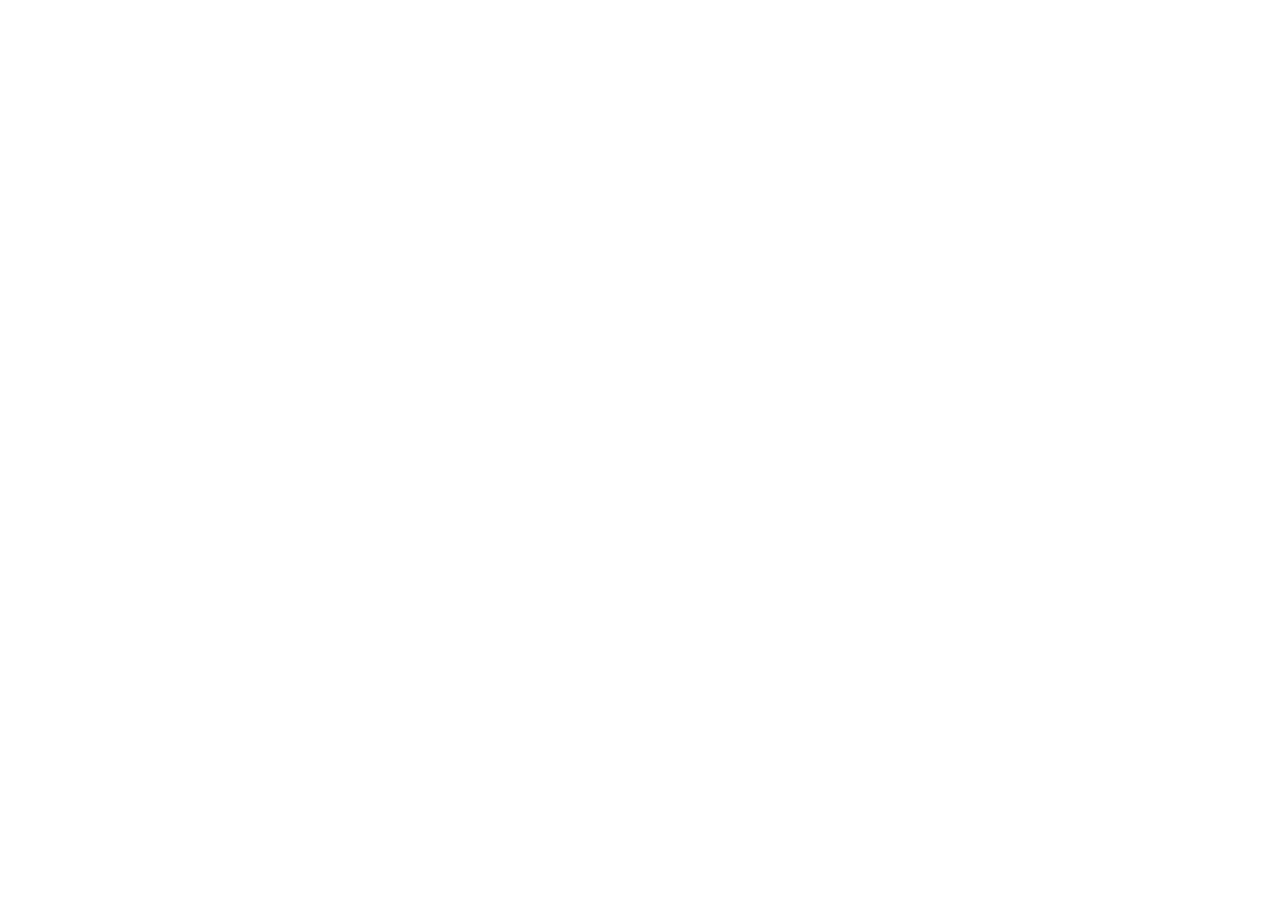
==== commit 2ab67d1c: "React rewrite deploy: index.html" ====
--- a/index.html
+++ b/index.html
@@ -3,1479 +3,36 @@
 <head>
     <meta charset="UTF-8">
     <meta name="viewport" content="width=device-width, initial-scale=1.0">
-    <title>Gideon Technologies - GCC & State/Local Government M365 Tenant Experts</title>
-    <meta name="description" content="Gideon Technologies delivers Power Platform, Microsoft 365, SharePoint, Azure, and Microsoft AI solutions with specialized support for GCC state and local government M365 tenants and commercial customers, including M-Power managed services and training.">
-    <meta name="keywords" content="Power Platform, Microsoft 365, Office 365, SharePoint, Azure, Microsoft AI, GCC, State and Local Government M365 Tenant, government cloud consulting, managed services, M-Power managed services, Microsoft training">
-    <meta name="author" content="Gideon Technologies">
+    <title>Gideon Technologies - Microsoft Cloud & AI Solutions</title>
+    <meta name="description" content="Gideon Technologies delivers Power Platform, Microsoft 365, SharePoint, Azure, and Microsoft AI solutions for GCC state and local government M365 tenants and commercial organizations.">
+    <meta name="keywords" content="Microsoft consulting, Power Platform, Microsoft 365, SharePoint, Azure, Microsoft AI, Copilot, GCC state and local government, M365 tenant, managed services">
     <link rel="canonical" href="https://www.gideon-tech.com/">
-
-    <!-- Open Graph / Social Sharing -->
     <meta property="og:type" content="website">
-    <meta property="og:title" content="Gideon Technologies - GCC & State/Local Government M365 Tenant Experts">
-    <meta property="og:description" content="Power Platform, Microsoft 365, SharePoint, Azure, and AI solutions for GCC state and local government M365 tenants and commercial customers.">
+    <meta property="og:title" content="Gideon Technologies - Microsoft Cloud & AI Solutions">
+    <meta property="og:description" content="Empowering government and commercial organizations with Power Platform, Microsoft 365, SharePoint, Azure, and Microsoft AI solutions.">
     <meta property="og:url" content="https://www.gideon-tech.com/">
     <meta property="og:image" content="https://www.gideon-tech.com/og-image.png">
     <meta property="og:site_name" content="Gideon Technologies">
-
-    <!-- Twitter Card -->
     <meta name="twitter:card" content="summary_large_image">
-    <meta name="twitter:title" content="Gideon Technologies - GCC & State/Local Government M365 Tenant Experts">
-    <meta name="twitter:description" content="Power Platform, Microsoft 365, SharePoint, Azure, and AI solutions for GCC state and local government M365 tenants and commercial customers.">
+    <meta name="twitter:title" content="Gideon Technologies - Microsoft Cloud & AI Solutions">
+    <meta name="twitter:description" content="Power Platform, Microsoft 365, SharePoint, Azure, and Microsoft AI solutions for GCC and commercial organizations.">
     <meta name="twitter:image" content="https://www.gideon-tech.com/og-image.png">
-
-    <!-- Favicon -->
     <link rel="icon" type="image/svg+xml" href="data:image/svg+xml,%3Csvg xmlns='http://www.w3.org/2000/svg' viewBox='0 0 100 100'%3E%3Crect width='100' height='100' rx='20' fill='%230D8B92'/%3E%3Ctext x='50' y='68' font-size='58' font-family='Arial, sans-serif' font-weight='bold' fill='white' text-anchor='middle'%3EG%3C/text%3E%3C/svg%3E">
     <script>
         (() => {
+            const stored = localStorage.getItem("gideonTheme");
             const param = new URLSearchParams(window.location.search).get("scoutTheme");
-            const theme = param || (window.matchMedia("(prefers-color-scheme: dark)").matches ? "dark" : "light");
+            const theme = param || stored || (window.matchMedia("(prefers-color-scheme: dark)").matches ? "dark" : "light");
             document.documentElement.setAttribute("data-theme", theme);
         })();
     </script>
-    <style>
-        :root {
-            color-scheme: light;
-            --cp-bg: #f7fafc;
-            --cp-bg-elevated: #edf2f7;
-            --cp-surface: #ffffff;
-            --cp-surface-soft: #f5f7fa;
-            --cp-border: #cbd5e0;
-            --cp-border-strong: #a0aec0;
-            --cp-text: #1a202c;
-            --cp-text-muted: #4a5568;
-            --cp-text-soft: #718096;
-            --cp-accent: #0d8b92;
-            --cp-accent-hover: #0a6f76;
-            --cp-accent-soft: rgba(13, 139, 146, 0.08);
-            --cp-accent-fg: #ffffff;
-            --cp-success: #16a34a;
-            --cp-danger: #dc2626;
-            --cp-warning: #f59e0b;
-            --cp-link: #0d8b92;
-            --cp-shadow: 0 18px 48px rgba(0, 0, 0, 0.12);
-            --cp-overlay: rgba(255, 255, 255, 0.8);
-            --cp-panel: rgba(255, 255, 255, 0.86);
-            --cp-panel-strong: rgba(255, 255, 255, 0.96);
-            --cp-sheen: rgba(255, 255, 255, 0.55);
-            --cp-highlight: rgba(13, 139, 146, 0.12);
-        }
-        
-        html[data-theme="dark"] {
-            color-scheme: dark;
-            --cp-bg: #0f1419;
-            --cp-bg-elevated: #1a202c;
-            --cp-surface: #2d3748;
-            --cp-surface-soft: #374151;
-            --cp-border: #4a5568;
-            --cp-border-strong: #718096;
-            --cp-text: #f7fafc;
-            --cp-text-muted: #cbd5e0;
-            --cp-text-soft: #a0aec0;
-            --cp-accent: #38b2ac;
-            --cp-accent-hover: #319795;
-            --cp-accent-soft: rgba(56, 178, 172, 0.14);
-            --cp-accent-fg: #0f1419;
-            --cp-success: #4ade80;
-            --cp-danger: #f87171;
-            --cp-warning: #fbbf24;
-            --cp-link: #38b2ac;
-            --cp-shadow: 0 18px 48px rgba(0, 0, 0, 0.32);
-            --cp-overlay: rgba(15, 20, 25, 0.88);
-            --cp-panel: rgba(45, 55, 72, 0.72);
-            --cp-panel-strong: rgba(45, 55, 72, 0.96);
-            --cp-sheen: rgba(255, 255, 255, 0.04);
-            --cp-highlight: rgba(56, 178, 172, 0.12);
-        }
-
-        * {
-            margin: 0;
-            padding: 0;
-            box-sizing: border-box;
-        }
-
-        body {
-            font-family: "Segoe UI", Aptos, Calibri, -apple-system, BlinkMacSystemFont, sans-serif;
-            background: var(--cp-bg);
-            color: var(--cp-text);
-            line-height: 1.6;
-        }
-
-        /* Header & Navigation */
-        header {
-            background: var(--cp-surface);
-            border-bottom: 1px solid var(--cp-border);
-            position: sticky;
-            top: 0;
-            z-index: 100;
-            box-shadow: 0 1px 3px rgba(0,0,0,0.05);
-        }
-
-        nav {
-            max-width: 1400px;
-            margin: 0 auto;
-            padding: 1rem 2rem;
-            display: flex;
-            justify-content: space-between;
-            align-items: center;
-        }
-
-        .logo {
-            font-size: 1.5rem;
-            font-weight: 700;
-            color: var(--cp-accent);
-            text-decoration: none;
-        }
-
-        .nav-links {
-            display: flex;
-            gap: 2rem;
-            list-style: none;
-        }
-
-        .nav-links li {
-            position: relative;
-        }
-
-        .nav-links a {
-            color: var(--cp-text);
-            text-decoration: none;
-            font-size: 0.95rem;
-            transition: color 0.3s;
-        }
-
-        .nav-links a:hover {
-            color: var(--cp-accent);
-        }
-
-        .submenu {
-            display: none;
-            position: absolute;
-            top: calc(100% + 0.5rem);
-            left: 0;
-            min-width: 260px;
-            background: var(--cp-surface);
-            border: 1px solid var(--cp-border);
-            border-radius: 0.625rem;
-            box-shadow: 0 10px 24px rgba(0,0,0,0.12);
-            list-style: none;
-            padding: 0.45rem;
-            z-index: 200;
-        }
-
-        .submenu li {
-            position: static;
-        }
-
-        .submenu a {
-            display: block;
-            padding: 0.5rem 0.65rem;
-            border-radius: 0.45rem;
-            color: var(--cp-text-muted);
-            font-size: 0.9rem;
-        }
-
-        .submenu a:hover {
-            background: var(--cp-bg-elevated);
-            color: var(--cp-accent);
-        }
-
-        .has-submenu:hover .submenu,
-        .has-submenu:focus-within .submenu,
-        .has-submenu.open .submenu {
-            display: block;
-        }
-
-        .cta-button {
-            background: var(--cp-accent);
-            color: var(--cp-accent-fg);
-            padding: 0.65rem 1.5rem;
-            border-radius: 0.625rem;
-            text-decoration: none;
-            font-weight: 600;
-            transition: background 0.3s;
-            border: none;
-            cursor: pointer;
-            font-size: 0.9rem;
-        }
-
-        .cta-button:hover {
-            background: var(--cp-accent-hover);
-        }
-
-        /* Hero Section */
-        .hero {
-            max-width: 1400px;
-            margin: 0 auto;
-            padding: 5rem 2rem;
-            text-align: center;
-        }
-
-        .hero-subtitle {
-            color: var(--cp-text-muted);
-            font-size: 1rem;
-            margin-bottom: 1rem;
-            text-transform: uppercase;
-            letter-spacing: 0.05em;
-            font-weight: 600;
-        }
-
-        .hero h1 {
-            font-size: 3.5rem;
-            margin-bottom: 1.5rem;
-            font-weight: 800;
-            line-height: 1.2;
-            background: linear-gradient(135deg, var(--cp-text) 0%, var(--cp-accent) 100%);
-            -webkit-background-clip: text;
-            -webkit-text-fill-color: transparent;
-            background-clip: text;
-        }
-
-        .hero p {
-            font-size: 1.25rem;
-            color: var(--cp-text-soft);
-            margin-bottom: 2rem;
-            max-width: 700px;
-            margin-left: auto;
-            margin-right: auto;
-        }
-
-        .hero-buttons {
-            display: flex;
-            gap: 1rem;
-            justify-content: center;
-            flex-wrap: wrap;
-        }
-
-        .secondary-button {
-            background: var(--cp-surface-soft);
-            color: var(--cp-text);
-            padding: 0.65rem 1.5rem;
-            border-radius: 0.625rem;
-            text-decoration: none;
-            font-weight: 600;
-            border: 1px solid var(--cp-border);
-            transition: all 0.3s;
-        }
-
-        .secondary-button:hover {
-            background: var(--cp-surface);
-            border-color: var(--cp-accent);
-        }
-
-        /* Value Propositions */
-        .value-section {
-            background: var(--cp-bg-elevated);
-            padding: 4rem 2rem;
-            margin: 4rem 0;
-        }
-
-        .section-title {
-            text-align: center;
-            font-size: 2.5rem;
-            margin-bottom: 1rem;
-            color: var(--cp-text);
-        }
-
-        .section-subtitle {
-            text-align: center;
-            color: var(--cp-text-muted);
-            margin-bottom: 3rem;
-            font-size: 1.1rem;
-        }
-
-        .value-grid {
-            max-width: 1400px;
-            margin: 0 auto;
-            display: grid;
-            grid-template-columns: repeat(auto-fit, minmax(300px, 1fr));
-            gap: 2rem;
-        }
-
-        .value-card {
-            background: var(--cp-surface);
-            border: 1px solid var(--cp-border);
-            border-radius: 1rem;
-            padding: 2rem;
-            transition: all 0.3s;
-        }
-
-        .value-card:hover {
-            box-shadow: 0 8px 24px rgba(0,0,0,0.1);
-            transform: translateY(-4px);
-            border-color: var(--cp-accent-soft);
-        }
-
-        /* About Us Section */
-        .about-section {
-            padding: 4rem 2rem;
-            background: var(--cp-surface);
-        }
-
-        .about-container {
-            max-width: 1100px;
-            margin: 0 auto;
-        }
-
-        .about-intro {
-            max-width: 800px;
-            margin: 0 auto 3rem;
-            text-align: center;
-        }
-
-        .about-intro p {
-            color: var(--cp-text-muted);
-            font-size: 1.1rem;
-            line-height: 1.8;
-        }
-
-        .about-pillars {
-            display: grid;
-            grid-template-columns: repeat(3, 1fr);
-            gap: 2rem;
-            margin-bottom: 3rem;
-        }
-
-        .about-pillar {
-            background: var(--cp-bg-elevated);
-            border: 1px solid var(--cp-border);
-            border-radius: 1rem;
-            padding: 2rem;
-        }
-
-        .about-pillar h3 {
-            color: var(--cp-accent);
-            font-size: 1.2rem;
-            margin-bottom: 0.75rem;
-        }
-
-        .about-pillar p {
-            color: var(--cp-text-muted);
-            font-size: 0.95rem;
-            line-height: 1.7;
-        }
-
-        .about-values {
-            margin-top: 3rem;
-        }
-
-        .about-values h3 {
-            text-align: center;
-            font-size: 1.75rem;
-            margin-bottom: 2rem;
-            color: var(--cp-text);
-        }
-
-        .values-grid {
-            display: flex;
-            flex-wrap: wrap;
-            justify-content: center;
-            gap: 1.75rem;
-        }
-
-        .value-item {
-            flex: 1 1 280px;
-            max-width: calc(33.333% - 1.75rem);
-            border-left: 3px solid var(--cp-accent);
-            padding: 0.25rem 0 0.25rem 1.25rem;
-        }
-
-        .value-item h4 {
-            font-size: 1.05rem;
-            margin-bottom: 0.5rem;
-            color: var(--cp-text);
-        }
-
-        .value-item p {
-            color: var(--cp-text-muted);
-            font-size: 0.92rem;
-            line-height: 1.65;
-        }
-
-        @media (max-width: 900px) {
-            .about-pillars {
-                grid-template-columns: repeat(2, 1fr);
-            }
-
-            .value-item {
-                max-width: calc(50% - 1.75rem);
-            }
-        }
-
-        @media (max-width: 600px) {
-            .about-pillars {
-                grid-template-columns: 1fr;
-            }
-
-            .value-item {
-                max-width: 100%;
-            }
-        }
-
-        .value-icon {
-            font-size: 2.5rem;
-            margin-bottom: 1rem;
-        }
-
-        .value-card h3 {
-            font-size: 1.3rem;
-            margin-bottom: 0.75rem;
-            color: var(--cp-text);
-        }
-
-        .value-card p {
-            color: var(--cp-text-soft);
-            font-size: 0.95rem;
-            line-height: 1.7;
-        }
-
-        /* Services Section */
-        .services-section {
-            padding: 4rem 2rem;
-            background: var(--cp-surface);
-        }
-
-        .services-container {
-            max-width: 1400px;
-            margin: 0 auto;
-        }
-
-        .service-grid {
-            display: grid;
-            grid-template-columns: repeat(3, 1fr);
-            gap: 2rem;
-            margin-top: 3rem;
-        }
-
-        @media (max-width: 900px) {
-            .service-grid {
-                grid-template-columns: repeat(2, 1fr);
-            }
-
-            .plans-preview-grid {
-                grid-template-columns: 1fr;
-            }
-        }
-
-        @media (max-width: 600px) {
-            .service-grid {
-                grid-template-columns: 1fr;
-            }
-        }
-
-        .service-card {
-            background: linear-gradient(135deg, var(--cp-bg-elevated) 0%, var(--cp-bg) 100%);
-            border: 1px solid var(--cp-border);
-            border-radius: 1rem;
-            padding: 2rem;
-            transition: all 0.3s;
-        }
-
-        .service-card:hover {
-            border-color: var(--cp-accent);
-            box-shadow: 0 12px 36px var(--cp-accent-soft);
-        }
-
-        .service-card h3 {
-            font-size: 1.2rem;
-            margin-bottom: 1rem;
-            color: var(--cp-text);
-        }
-
-        .service-card p {
-            color: var(--cp-text-soft);
-            font-size: 0.9rem;
-            line-height: 1.7;
-        }
-
-        /* M-Power Plans Preview */
-        .plans-preview {
-            padding: 4rem 2rem;
-            background: var(--cp-surface);
-        }
-
-        .plans-preview-container {
-            max-width: 1400px;
-            margin: 0 auto;
-        }
-
-        .plans-preview-grid {
-            display: grid;
-            grid-template-columns: repeat(3, 1fr);
-            gap: 1.5rem;
-            margin-top: 2rem;
-        }
-
-        .plans-preview-card {
-            background: linear-gradient(135deg, var(--cp-bg-elevated) 0%, var(--cp-bg) 100%);
-            border: 1px solid var(--cp-border);
-            border-radius: 0.75rem;
-            padding: 1.5rem;
-        }
-
-        .plans-preview-card h4 {
-            color: var(--cp-text);
-            margin-bottom: 0.5rem;
-        }
-
-        .plans-preview-card p {
-            color: var(--cp-text-soft);
-            font-size: 0.92rem;
-        }
-
-        .plans-preview-cta {
-            margin-top: 2rem;
-            text-align: center;
-        }
-
-        /* Market Expertise */
-        .market-section {
-            padding: 4rem 2rem;
-            background: var(--cp-bg-elevated);
-        }
-
-        .market-container {
-            max-width: 1400px;
-            margin: 0 auto;
-        }
-
-        .market-grid {
-            display: grid;
-            grid-template-columns: 1fr 1fr;
-            gap: 3rem;
-            margin-top: 2rem;
-            align-items: stretch;
-        }
-
-        .market-card {
-            background: var(--cp-surface);
-            border-left: 4px solid var(--cp-accent);
-            border-radius: 0.625rem;
-            padding: 2rem;
-            box-shadow: 0 2px 8px rgba(0,0,0,0.08);
-            height: 100%;
-            display: flex;
-            flex-direction: column;
-        }
-
-        .market-badge {
-            display: inline-block;
-            background: var(--cp-accent-soft);
-            color: var(--cp-accent);
-            padding: 0.5rem 1rem;
-            border-radius: 0.625rem;
-            font-size: 0.85rem;
-            font-weight: 600;
-            margin-bottom: 1rem;
-        }
-
-        .market-card h3 {
-            font-size: 1.5rem;
-            margin-bottom: 1rem;
-            color: var(--cp-text);
-        }
-
-        .market-card p {
-            color: var(--cp-text-soft);
-            line-height: 1.8;
-        }
-
-        /* Benefits Section */
-        .benefits-section {
-            padding: 4rem 2rem;
-            background: var(--cp-surface);
-        }
-
-        .benefits-container {
-            max-width: 1400px;
-            margin: 0 auto;
-        }
-
-        .benefits-grid {
-            display: grid;
-            grid-template-columns: repeat(auto-fit, minmax(280px, 1fr));
-            gap: 2rem;
-            margin-top: 3rem;
-        }
-
-        .benefit-item {
-            background: linear-gradient(135deg, var(--cp-bg-elevated) 0%, var(--cp-bg) 100%);
-            border: 1px solid var(--cp-border);
-            border-radius: 0.625rem;
-            padding: 2rem;
-            transition: all 0.3s;
-        }
-
-        .benefit-item:hover {
-            border-color: var(--cp-accent);
-            box-shadow: 0 8px 24px var(--cp-accent-soft);
-            transform: translateY(-4px);
-        }
-
-        .benefit-icon {
-            font-size: 2.5rem;
-            margin-bottom: 1rem;
-        }
-
-        .benefit-item h4 {
-            font-weight: 600;
-            color: var(--cp-text);
-            margin-bottom: 0.75rem;
-            font-size: 1.1rem;
-        }
-
-        .benefit-item p {
-            color: var(--cp-text-soft);
-            font-size: 0.95rem;
-            line-height: 1.7;
-        }
-
-        /* Contact Form Modal */
-        .modal {
-            display: none;
-            position: fixed;
-            z-index: 1000;
-            left: 0;
-            top: 0;
-            width: 100%;
-            height: 100%;
-            background: rgba(0,0,0,0.5);
-            animation: fadeIn 0.3s;
-        }
-
-        .modal.show {
-            display: flex;
-            align-items: center;
-            justify-content: center;
-        }
-
-        @keyframes fadeIn {
-            from { opacity: 0; }
-            to { opacity: 1; }
-        }
-
-        .modal-content {
-            background: var(--cp-surface);
-            border-radius: 1rem;
-            padding: 2.5rem;
-            max-width: 600px;
-            width: 90%;
-            box-shadow: var(--cp-shadow);
-            max-height: 90vh;
-            overflow-y: auto;
-        }
-
-        .modal-header {
-            display: flex;
-            justify-content: space-between;
-            align-items: center;
-            margin-bottom: 2rem;
-        }
-
-        .modal-header h2 {
-            font-size: 1.8rem;
-            color: var(--cp-text);
-        }
-
-        .close-btn {
-            background: none;
-            border: none;
-            font-size: 2rem;
-            color: var(--cp-text-muted);
-            cursor: pointer;
-            transition: color 0.3s;
-        }
-
-        .close-btn:hover {
-            color: var(--cp-accent);
-        }
-
-        .form-group {
-            margin-bottom: 1.5rem;
-        }
-
-        .form-group label {
-            display: block;
-            font-weight: 600;
-            margin-bottom: 0.5rem;
-            color: var(--cp-text);
-            font-size: 0.95rem;
-        }
-
-        .form-group input,
-        .form-group textarea,
-        .form-group select {
-            width: 100%;
-            padding: 0.75rem;
-            border: 1px solid var(--cp-border);
-            border-radius: 0.625rem;
-            font-family: "Segoe UI", Aptos, Calibri, -apple-system, BlinkMacSystemFont, sans-serif;
-            font-size: 0.95rem;
-            background: var(--cp-bg-elevated);
-            color: var(--cp-text);
-            transition: border-color 0.3s;
-        }
-
-        .form-group input:focus,
-        .form-group textarea:focus,
-        .form-group select:focus {
-            outline: none;
-            border-color: var(--cp-accent);
-            box-shadow: 0 0 0 3px var(--cp-accent-soft);
-        }
-
-        .form-group textarea {
-            resize: vertical;
-            min-height: 120px;
-        }
-
-        .services-checklist {
-            display: grid;
-            grid-template-columns: 1fr 1fr;
-            gap: 1rem;
-            margin-top: 0.75rem;
-        }
-
-        .service-checkbox {
-            display: flex;
-            align-items: center;
-            gap: 0.5rem;
-        }
-
-        .service-checkbox input[type="checkbox"] {
-            width: 18px;
-            height: 18px;
-            cursor: pointer;
-            accent-color: var(--cp-accent);
-        }
-
-        .service-checkbox label {
-            margin-bottom: 0;
-            font-weight: 400;
-            cursor: pointer;
-        }
-
-        .form-submit {
-            background: var(--cp-accent);
-            color: var(--cp-accent-fg);
-            padding: 0.85rem 2rem;
-            border-radius: 0.625rem;
-            border: none;
-            font-weight: 600;
-            font-size: 1rem;
-            cursor: pointer;
-            transition: background 0.3s;
-            width: 100%;
-        }
-
-        .form-submit:hover {
-            background: var(--cp-accent-hover);
-        }
-
-        .form-submit:disabled {
-            opacity: 0.7;
-            cursor: not-allowed;
-        }
-
-        .form-status {
-            padding: 0.85rem 1rem;
-            border-radius: 0.625rem;
-            margin-bottom: 1.5rem;
-            font-size: 0.95rem;
-            font-weight: 500;
-        }
-
-        .form-status-success {
-            background: rgba(22, 163, 74, 0.1);
-            color: var(--cp-success);
-            border: 1px solid rgba(22, 163, 74, 0.3);
-        }
-
-        .form-status-error {
-            background: rgba(220, 38, 38, 0.1);
-            color: var(--cp-danger);
-            border: 1px solid rgba(220, 38, 38, 0.3);
-        }
-
-        /* Why Choose Us */
-        .why-section {
-            padding: 4rem 2rem;
-            background: var(--cp-bg-elevated);
-        }
-
-        .why-container {
-            max-width: 1400px;
-            margin: 0 auto;
-        }
-
-        .why-grid {
-            display: grid;
-            grid-template-columns: repeat(auto-fit, minmax(250px, 1fr));
-            gap: 2.5rem;
-            margin-top: 3rem;
-        }
-
-        .why-item {
-            text-align: center;
-        }
-
-        .why-icon {
-            font-size: 3rem;
-            margin-bottom: 1rem;
-        }
-
-        .why-item h4 {
-            font-size: 1.15rem;
-            margin-bottom: 0.75rem;
-            color: var(--cp-text);
-        }
-
-        .why-item p {
-            color: var(--cp-text-soft);
-            line-height: 1.7;
-            font-size: 0.95rem;
-        }
-
-        /* CTA Section */
-        .cta-section {
-            background: linear-gradient(135deg, #0d8b92 0%, #086b74 100%);
-            color: var(--cp-accent-fg);
-            padding: 4rem 2rem;
-            text-align: center;
-            margin: 4rem 0 0 0;
-        }
-
-        .cta-section h2 {
-            font-size: 2.5rem;
-            margin-bottom: 1rem;
-        }
-
-        .cta-section p {
-            font-size: 1.1rem;
-            margin-bottom: 2rem;
-            opacity: 0.9;
-        }
-
-        .cta-primary {
-            background: var(--cp-accent-fg);
-            color: var(--cp-accent);
-            padding: 0.75rem 2rem;
-            border-radius: 0.625rem;
-            text-decoration: none;
-            font-weight: 700;
-            display: inline-block;
-            transition: all 0.3s;
-        }
-
-        .cta-primary:hover {
-            transform: scale(1.05);
-            box-shadow: 0 8px 24px rgba(0,0,0,0.2);
-        }
-
-        /* Footer */
-        footer {
-            background: var(--cp-surface);
-            border-top: 1px solid var(--cp-border);
-            padding: 3rem 2rem;
-            margin-top: 4rem;
-        }
-
-        .footer-content {
-            max-width: 1400px;
-            margin: 0 auto;
-            display: grid;
-            grid-template-columns: repeat(auto-fit, minmax(250px, 1fr));
-            gap: 2rem;
-            margin-bottom: 2rem;
-        }
-
-        .footer-section h4 {
-            margin-bottom: 1rem;
-            color: var(--cp-text);
-            font-weight: 600;
-        }
-
-        .footer-section ul {
-            list-style: none;
-        }
-
-        .footer-section ul li {
-            margin-bottom: 0.75rem;
-        }
-
-        .footer-section a {
-            color: var(--cp-text-soft);
-            text-decoration: none;
-            transition: color 0.3s;
-        }
-
-        .footer-section a:hover {
-            color: var(--cp-accent);
-        }
-
-        .footer-bottom {
-            text-align: center;
-            padding-top: 2rem;
-            border-top: 1px solid var(--cp-border);
-            color: var(--cp-text-muted);
-            font-size: 0.9rem;
-        }
-
-        .footer-bottom a {
-            color: var(--cp-accent);
-            text-decoration: none;
-        }
-
-        .footer-bottom a:hover {
-            text-decoration: underline;
-        }
-
-        /* Responsive */
-        @media (max-width: 768px) {
-            .hero h1 {
-                font-size: 2.5rem;
-            }
-
-            .hero p {
-                font-size: 1rem;
-            }
-
-            .section-title {
-                font-size: 2rem;
-            }
-
-            .nav-links {
-                display: none;
-            }
-
-            .market-grid {
-                grid-template-columns: 1fr;
-            }
-
-            .cta-section h2 {
-                font-size: 1.8rem;
-            }
-
-            .services-checklist {
-                grid-template-columns: 1fr;
-            }
-
-            .modal-content {
-                width: 95%;
-                padding: 1.5rem;
-            }
-
-            .modal-header h2 {
-                font-size: 1.5rem;
-            }
-
-            nav {
-                padding: 0.75rem 1rem;
-            }
-
-            .nav-links {
-                gap: 1rem;
-            }
-
-            .cta-button {
-                padding: 0.5rem 1rem;
-                font-size: 0.85rem;
-            }
-
-            /* Header "Get Started" button — 25% smaller on mobile */
-            header .cta-button {
-                padding: 0.375rem 0.75rem;
-                font-size: 0.64rem;
-                border-radius: 0.47rem;
-            }
-        }
-    </style>
+  <script type="module" crossorigin src="./assets/main.js"></script>
+  <link rel="modulepreload" crossorigin href="./assets/chunk-theme.js">
+  <link rel="modulepreload" crossorigin href="./assets/chunk-Reveal.js">
+  <link rel="stylesheet" crossorigin href="./assets/theme.css">
 </head>
 <body>
-    <!-- Navigation -->
-    <header>
-        <nav>
-            <a href="#" class="logo">Gideon Technologies</a>
-            <ul class="nav-links">
-                <li><a href="#about">About</a></li>
-                <li><a href="#markets">Customer Experience</a></li>
-                <li><a href="#services">Core Services</a></li>
-                <li class="has-submenu">
-                    <a href="m-power-services.html">M-Power Plans</a>
-                    <ul class="submenu">
-                        <li><a href="m-power-services.html#monitoring">Monitoring Plans</a></li>
-                        <li><a href="m-power-services.html#managed">Managed Service Plans</a></li>
-                        <li><a href="m-power-services.html#azure-ai">Azure AI Managed Services</a></li>
-                        <li><a href="m-power-services.html#training">Training Services</a></li>
-                        <li><a href="m-power-services.html#pricing-policies">Scope & Policies</a></li>
-                    </ul>
-                </li>
-                <li><a href="#contact">Contact</a></li>
-            </ul>
-            <button class="cta-button">Get Started</button>
-        </nav>
-    </header>
+    <div id="root"></div> 
-    <!-- Hero Section -->
-    <section class="hero">
-        <p class="hero-subtitle">Where Business and Common Sense Meet</p>
-        <h1>Transform Your Organization with Microsoft's Complete Cloud & AI Platform</h1>
-        <p>Gideon Technologies empowers government and commercial organizations with innovative solutions built on Power Platform, Microsoft 365, SharePoint, Azure, and Microsoft AI, helping customers modernize operations, enhance productivity, and accelerate digital transformation.</p>
-        <div class="hero-buttons">
-            <a href="#contact" class="cta-button">Schedule a Consultation</a>
-            <a href="#services" class="secondary-button">Explore Services</a>
-        </div>
-    </section>
-
-    <!-- M-Power Plans Preview -->
-    <section class="plans-preview">
-        <div class="plans-preview-container">
-            <h2 class="section-title">M-Power Managed Services</h2>
-            <p class="section-subtitle">Flexible monthly support and training aligned to your Microsoft priorities.</p>
-            <div class="plans-preview-grid">
-                <div class="plans-preview-card">
-                    <h4>Monitoring Plans</h4>
-                    <p>Lightweight monthly monitoring with expert findings and recommendations for SharePoint and Power Platform health.</p>
-                </div>
-                <div class="plans-preview-card">
-                    <h4>Managed Service Plans</h4>
-                    <p>10, 20, and 40-hour plans for administration, troubleshooting, governance, optimization, and technical guidance.</p>
-                </div>
-                <div class="plans-preview-card">
-                    <h4>Standalone Training</h4>
-                    <p>4-hour and 8-hour Microsoft training for users, makers, and admins across SharePoint, Power Platform, and Copilot.</p>
-                </div>
-            </div>
-            <div class="plans-preview-cta">
-                <a href="m-power-services.html" class="cta-button">View M-Power Plans & Pricing</a>
-            </div>
-        </div>
-    </section>
-
-    <!-- About Us Section -->
-    <section class="about-section" id="about">
-        <div class="about-container">
-            <h2 class="section-title">Who We Are</h2>
-            <div class="about-intro">
-                <p>Gideon Technologies, founded in 2016, specializes in managed services for small to medium businesses. We help our clients strengthen business processes, productivity, communication, and collaboration, and monitor and meet regulatory requirements. Most importantly, we remove the barriers to critical and timely information and simplify users' everyday experience.</p>
-            </div>
-
-            <div class="about-pillars">
-                <div class="about-pillar">
-                    <h3>Mission</h3>
-                    <p>Gideon enables customers to achieve excellence in mission-critical initiatives by removing obstacles, reducing costs, and engineering roadmaps to success.</p>
-                </div>
-                <div class="about-pillar">
-                    <h3>Vision</h3>
-                    <p>To consistently provide our customers with quality services and products.</p>
-                </div>
-                <div class="about-pillar">
-                    <h3>Certifications & Credentials</h3>
-                    <p>Our consultants hold Microsoft certifications across Power Platform, Azure, and Modern Workplace solutions, backed by hands-on experience serving GCC and commercial clients.</p>
-                </div>
-            </div>
-
-            <div class="about-values">
-                <h3>Our Values</h3>
-                <div class="values-grid">
-                    <div class="value-item">
-                        <h4>People</h4>
-                        <p>As brilliant, talented, and professional consultants, we are Gideon's most prized assets. We are passionate about supporting each other in our continued growth to fulfill our ambitions.</p>
-                    </div>
-                    <div class="value-item">
-                        <h4>Excellence</h4>
-                        <p>We aspire to flawless execution, demanding a higher standard of ourselves than our clients demand of us.</p>
-                    </div>
-                    <div class="value-item">
-                        <h4>Teamwork</h4>
-                        <p>Gideon is a group of strong and diverse individuals unified by a clear, common purpose. We are cohesive across clients and skillsets, collaborating to deliver the best solutions.</p>
-                    </div>
-                    <div class="value-item">
-                        <h4>Accountability</h4>
-                        <p>We take responsibility for our personal performance in all of our decisions and actions. We communicate clearly and timely to ensure expectations are set and understood.</p>
-                    </div>
-                    <div class="value-item">
-                        <h4>Innovation</h4>
-                        <p>Gideon thrives on creativity and ingenuity, delivering cutting-edge solutions by staying one step ahead, anticipating change, and knowing how it will affect our customers.</p>
-                    </div>
-                    <div class="value-item">
-                        <h4>Integrity</h4>
-                        <p>We do what's right, even when no one is watching. Our clients trust us with mission-critical systems and sensitive data, and we honor that trust with transparency and ethical decision-making.</p>
-                    </div>
-                </div>
-            </div>
-        </div>
-    </section>
-
-    <!-- Value Propositions -->
-    <section class="value-section">
-        <h2 class="section-title">Why Partner with Gideon?</h2>
-        <p class="section-subtitle">Trusted expertise in Microsoft enterprise technologies</p>
-        <div class="value-grid">
-            <div class="value-card">
-                <div class="value-icon">⚡</div>
-                <h3>Rapid Implementation</h3>
-                <p>Accelerated deployment timelines with proven methodologies and expert consultants who understand your unique business requirements.</p>
-            </div>
-            <div class="value-card">
-                <div class="value-icon">🎯</div>
-                <h3>Strategic Alignment</h3>
-                <p>Solutions crafted to align with your organizational goals, ensuring maximum ROI and sustainable competitive advantage.</p>
-            </div>
-            <div class="value-card">
-                <div class="value-icon">🔐</div>
-                <h3>GCC & Compliance Expertise</h3>
-                <p>Deep understanding of government compliance requirements and commercial security standards across all Microsoft services.</p>
-            </div>
-        </div>
-    </section>
-
-    <!-- Services Section -->
-    <section class="services-section" id="services">
-        <div class="services-container">
-            <h2 class="section-title">Core Services</h2>
-            <p class="section-subtitle">Comprehensive solutions across the Microsoft ecosystem</p>
-            <div class="service-grid">
-                <div class="service-card">
-                    <h3>Power Platform</h3>
-                    <p>Build custom applications, automation flows, and analytics dashboards without extensive coding. Empower your teams to innovate faster.</p>
-                </div>
-                <div class="service-card">
-                    <h3>Office 365 & Teams</h3>
-                    <p>Modernize collaboration with integrated Office applications, Teams deployment, and productivity optimization strategies.</p>
-                </div>
-                <div class="service-card">
-                    <h3>SharePoint & Content Management</h3>
-                    <p>Streamline information management, build intelligent intranets, and establish enterprise content governance frameworks.</p>
-                </div>
-                <div class="service-card">
-                    <h3>Azure Cloud Solutions</h3>
-                    <p>Architect scalable, secure cloud infrastructure. Migration planning, hybrid deployments, and optimized cloud operations.</p>
-                </div>
-                <div class="service-card">
-                    <h3>Microsoft AI Stack</h3>
-                    <p>Leverage Copilot, AI Builder, and cognitive services. Deploy intelligent solutions that augment human capabilities.</p>
-                </div>
-                <div class="service-card">
-                    <h3>Managed Services & Support</h3>
-                    <p>Ongoing optimization, monitoring, and support to ensure your Microsoft investments deliver sustained value.</p>
-                </div>
-            </div>
-        </div>
-    </section>
-
-    <!-- Market Expertise -->
-    <section class="market-section" id="markets">
-        <div class="market-container">
-            <h2 class="section-title">Customer Experience</h2>
-            <p class="section-subtitle">Specialized for government and enterprise success</p>
-            <div class="market-grid">
-                <div class="market-card">
-                    <span class="market-badge">Government Community Cloud (GCC)</span>
-                    <h3>GCC State & Local Government M365 Tenant Solutions</h3>
-                    <p>Certified expertise in government-specific requirements, compliance standards, and deployment architectures for GCC state and local government M365 tenants. We understand the unique operational and regulatory challenges of public-sector agencies.</p>
-                </div>
-                <div class="market-card">
-                    <span class="market-badge">Commercial Enterprise</span>
-                    <h3>Commercial Solutions</h3>
-                    <p>Proven track record delivering enterprise-scale solutions for commercial organizations. From startups to Fortune 500 companies, we accelerate digital transformation.</p>
-                </div>
-            </div>
-        </div>
-    </section>
-
-    <!-- Technology & Benefits Section -->
-    <section class="benefits-section">
-        <div class="benefits-container">
-            <h2 class="section-title">Why Microsoft Cloud & AI Solutions?</h2>
-            <p class="section-subtitle">The strategic advantages driving modern enterprise transformation</p>
-            <div class="benefits-grid">
-                <div class="benefit-item">
-                    <div class="benefit-icon">⚡</div>
-                    <h4>Increased Efficiency</h4>
-                    <p>Automate manual processes and free your teams to focus on strategic, high-value work that drives business growth.</p>
-                </div>
-                <div class="benefit-item">
-                    <div class="benefit-icon">💰</div>
-                    <h4>Reduced Costs</h4>
-                    <p>Eliminate custom development expenses by leveraging low-code solutions that integrate seamlessly with existing systems.</p>
-                </div>
-                <div class="benefit-item">
-                    <div class="benefit-icon">😊</div>
-                    <h4>Improved Customer Service</h4>
-                    <p>Automate support tasks and deliver self-service portals that elevate customer experience and satisfaction.</p>
-                </div>
-                <div class="benefit-item">
-                    <div class="benefit-icon">🚀</div>
-                    <h4>Increased Innovation</h4>
-                    <p>Build and deploy new applications faster with Microsoft's low-code platform, enabling rapid digital transformation.</p>
-                </div>
-            </div>
-        </div>
-    </section>
-
-    <!-- Why Choose Section -->
-    <section class="why-section">
-        <div class="why-container">
-            <h2 class="section-title">Gideon Difference</h2>
-            <p class="section-subtitle">What sets us apart</p>
-            <div class="why-grid">
-                <div class="why-item">
-                    <div class="why-icon">✓</div>
-                    <h4>Certified Experts</h4>
-                    <p>Microsoft-certified professionals with deep platform expertise and proven delivery track records.</p>
-                </div>
-                <div class="why-item">
-                    <div class="why-icon">✓</div>
-                    <h4>On-Time, On-Budget</h4>
-                    <p>Rigorous project management ensures predictable outcomes and cost control throughout implementation.</p>
-                </div>
-                <div class="why-item">
-                    <div class="why-icon">✓</div>
-                    <h4>Compliance First</h4>
-                    <p>Built-in governance, security, and compliance considerations from day one across GCC and commercial.</p>
-                </div>
-                <div class="why-item">
-                    <div class="why-icon">✓</div>
-                    <h4>Strategic Partnership</h4>
-                    <p>Long-term engagement focused on your success, not just project completion and hand-off.</p>
-                </div>
-            </div>
-        </div>
-    </section>
-
-    <!-- CTA Section -->
-    <section class="cta-section" id="contact">
-        <h2>Ready to Transform Your Enterprise?</h2>
-        <p>Let's discuss how Gideon Technologies can unlock the power of Microsoft's cloud and AI platform for your organization.</p>
-        <a href="mailto:contact@gideon-tech.com" class="cta-primary">Contact Us Today</a>
-    </section>
-
-    <!-- Footer -->
-    <footer>
-        <div class="footer-content">
-            <div class="footer-section">
-                <h4>Gideon Technologies</h4>
-                <p>Enterprise Microsoft consulting and implementation solutions.</p>
-            </div>
-            <div class="footer-section">
-                <h4>Services</h4>
-                <ul>
-                    <li><a href="#services">Power Platform</a></li>
-                    <li><a href="#services">Office 365</a></li>
-                    <li><a href="#services">SharePoint</a></li>
-                    <li><a href="#services">Azure</a></li>
-                </ul>
-            </div>
-            <div class="footer-section">
-                <h4>Markets</h4>
-                <ul>
-                    <li><a href="#markets">GCC Solutions</a></li>
-                    <li><a href="#markets">Commercial</a></li>
-                </ul>
-            </div>
-            <div class="footer-section">
-                <h4>M-Power</h4>
-                <ul>
-                    <li><a href="m-power-services.html">Plans & Pricing</a></li>
-                    <li><a href="m-power-services.html#training">Training Services</a></li>
-                </ul>
-            </div>
-            <div class="footer-section">
-                <h4>Connect</h4>
-                <ul>
-                    <li><a href="#contact">Get Started</a></li>
-                    <li><a href="#contact">Contact Us</a></li>
-                </ul>
-            </div>
-        </div>
-        <div class="footer-bottom">
-            <p>&copy; 2026 Gideon Technologies. All rights reserved. &nbsp;|&nbsp; <a href="privacy-policy.html">Privacy Policy</a></p>
-        </div>
-    </footer>
-
-    <!-- Contact Form Modal -->
-    <div id="contactModal" class="modal">
-        <div class="modal-content">
-            <div class="modal-header">
-                <h2>Let's Get Started</h2>
-                <button class="close-btn" onclick="closeContactForm()">&times;</button>
-            </div>
-            <form id="gideonContactForm" onsubmit="handleFormSubmit(event)">
-                <div id="formStatus" class="form-status" style="display:none;"></div>
-                <div class="form-group">
-                    <label for="name">Full Name *</label>
-                    <input type="text" id="name" name="name" required>
-                </div>
-
-                <div class="form-group">
-                    <label for="email">Email Address *</label>
-                    <input type="email" id="email" name="email" required>
-                </div>
-
-                <div class="form-group">
-                    <label for="phone">Phone Number *</label>
-                    <input type="tel" id="phone" name="phone" required>
-                </div>
-
-                <div class="form-group">
-                    <label for="company">Company Name *</label>
-                    <input type="text" id="company" name="company" required>
-                </div>
-
-                <div class="form-group">
-                    <label for="market">Market Type *</label>
-                    <select id="market" name="market" required>
-                        <option value="">Select market type</option>
-                        <option value="gcc">GCC (State & Local Government M365 Tenant)</option>
-                        <option value="commercial">Commercial</option>
-                        <option value="both">Both</option>
-                    </select>
-                </div>
-
-                <div class="form-group">
-                    <label>Services of Interest *</label>
-                    <div class="services-checklist">
-                        <div class="service-checkbox">
-                            <input type="checkbox" id="service_power_platform" name="services" value="Power Platform">
-                            <label for="service_power_platform">Power Platform</label>
-                        </div>
-                        <div class="service-checkbox">
-                            <input type="checkbox" id="service_office365" name="services" value="Office 365">
-                            <label for="service_office365">Office 365</label>
-                        </div>
-                        <div class="service-checkbox">
-                            <input type="checkbox" id="service_sharepoint" name="services" value="SharePoint">
-                            <label for="service_sharepoint">SharePoint</label>
-                        </div>
-                        <div class="service-checkbox">
-                            <input type="checkbox" id="service_azure" name="services" value="Azure">
-                            <label for="service_azure">Azure</label>
-                        </div>
-                        <div class="service-checkbox">
-                            <input type="checkbox" id="service_ai" name="services" value="Microsoft AI Stack">
-                            <label for="service_ai">Microsoft AI Stack</label>
-                        </div>
-                        <div class="service-checkbox">
-                            <input type="checkbox" id="service_managed" name="services" value="Managed Services">
-                            <label for="service_managed">Managed Services</label>
-                        </div>
-                    </div>
-                </div>
-
-                <div class="form-group">
-                    <label for="message">Tell us about your project</label>
-                    <textarea id="message" name="message" placeholder="Share your project details, goals, or challenges..."></textarea>
-                </div>
-
-                <button type="submit" class="form-submit" id="formSubmitBtn">Submit</button>
-            </form>
-        </div>
-    </div>
-
-    <script>
-        const FORMSPREE_ENDPOINT = "https://formspree.io/f/mrpzlnwp";
-
-        function openContactForm() {
-            document.getElementById("contactModal").classList.add("show");
-            document.body.style.overflow = "hidden";
-        }
-
-        function closeContactForm() {
-            document.getElementById("contactModal").classList.remove("show");
-            document.body.style.overflow = "auto";
-        }
-
-        function showFormStatus(message, type) {
-            const statusEl = document.getElementById("formStatus");
-            statusEl.textContent = message;
-            statusEl.className = `form-status form-status-${type}`;
-            statusEl.style.display = "block";
-        }
-
-        async function handleFormSubmit(event) {
-            event.preventDefault();
-
-            const form = event.target;
-            const submitBtn = document.getElementById("formSubmitBtn");
-            const formData = new FormData(form);
-
-            // Add a readable subject line for the Formspree notification email
-            const name = formData.get("name");
-            formData.set("_subject", `Gideon Technologies Inquiry from ${name}`);
-
-            submitBtn.disabled = true;
-            submitBtn.textContent = "Sending...";
-
-            try {
-                const response = await fetch(FORMSPREE_ENDPOINT, {
-                    method: "POST",
-                    body: formData,
-                    headers: { "Accept": "application/json" }
-                });
-
-                if (response.ok) {
-                    showFormStatus("Thank you! Your message has been sent. We'll be in touch within 24 hours.", "success");
-                    form.reset();
-                    setTimeout(closeContactForm, 2500);
-                } else {
-                    const data = await response.json().catch(() => null);
-                    const errorMsg = data && data.errors ? data.errors.map(e => e.message).join(", ") : "Something went wrong. Please try again or email us directly.";
-                    showFormStatus(errorMsg, "error");
-                }
-            } catch (err) {
-                showFormStatus("Network error. Please check your connection and try again, or email contact@gideon-tech.com directly.", "error");
-            } finally {
-                submitBtn.disabled = false;
-                submitBtn.textContent = "Submit";
-            }
-        }
-
-        // Close modal when clicking outside the form
-        window.onclick = function(event) {
-            const modal = document.getElementById("contactModal");
-            if (event.target === modal) {
-                closeContactForm();
-            }
-        }
-
-        // Attach click handlers to all CTA buttons and links
-        document.querySelectorAll('a[href="#contact"]').forEach(link => {
-            link.addEventListener('click', function(e) {
-                e.preventDefault();
-                openContactForm();
-            });
-        });
-
-        document.querySelectorAll('.cta-button, .cta-primary').forEach(button => {
-            if (button.textContent.includes('Get Started') || button.textContent.includes('Contact') || button.textContent.includes('Schedule')) {
-                button.addEventListener('click', function(e) {
-                    e.preventDefault();
-                    openContactForm();
-                });
-            }
-        });
-
-        // Make submenu usable on touch devices
-        document.querySelectorAll('.has-submenu > a').forEach(link => {
-            link.addEventListener('click', function(e) {
-                if (window.matchMedia('(hover: none)').matches) {
-                    const parent = this.parentElement;
-                    if (!parent.classList.contains('open')) {
-                        e.preventDefault();
-                        document.querySelectorAll('.has-submenu.open').forEach(item => {
-                            if (item !== parent) item.classList.remove('open');
-                        });
-                        parent.classList.add('open');
-                    }
-                }
-            });
-        });
-
-        document.addEventListener('click', (e) => {
-            if (!e.target.closest('.has-submenu')) {
-                document.querySelectorAll('.has-submenu.open').forEach(item => item.classList.remove('open'));
-            }
-        });
-    </script>
 </body>
 </html>
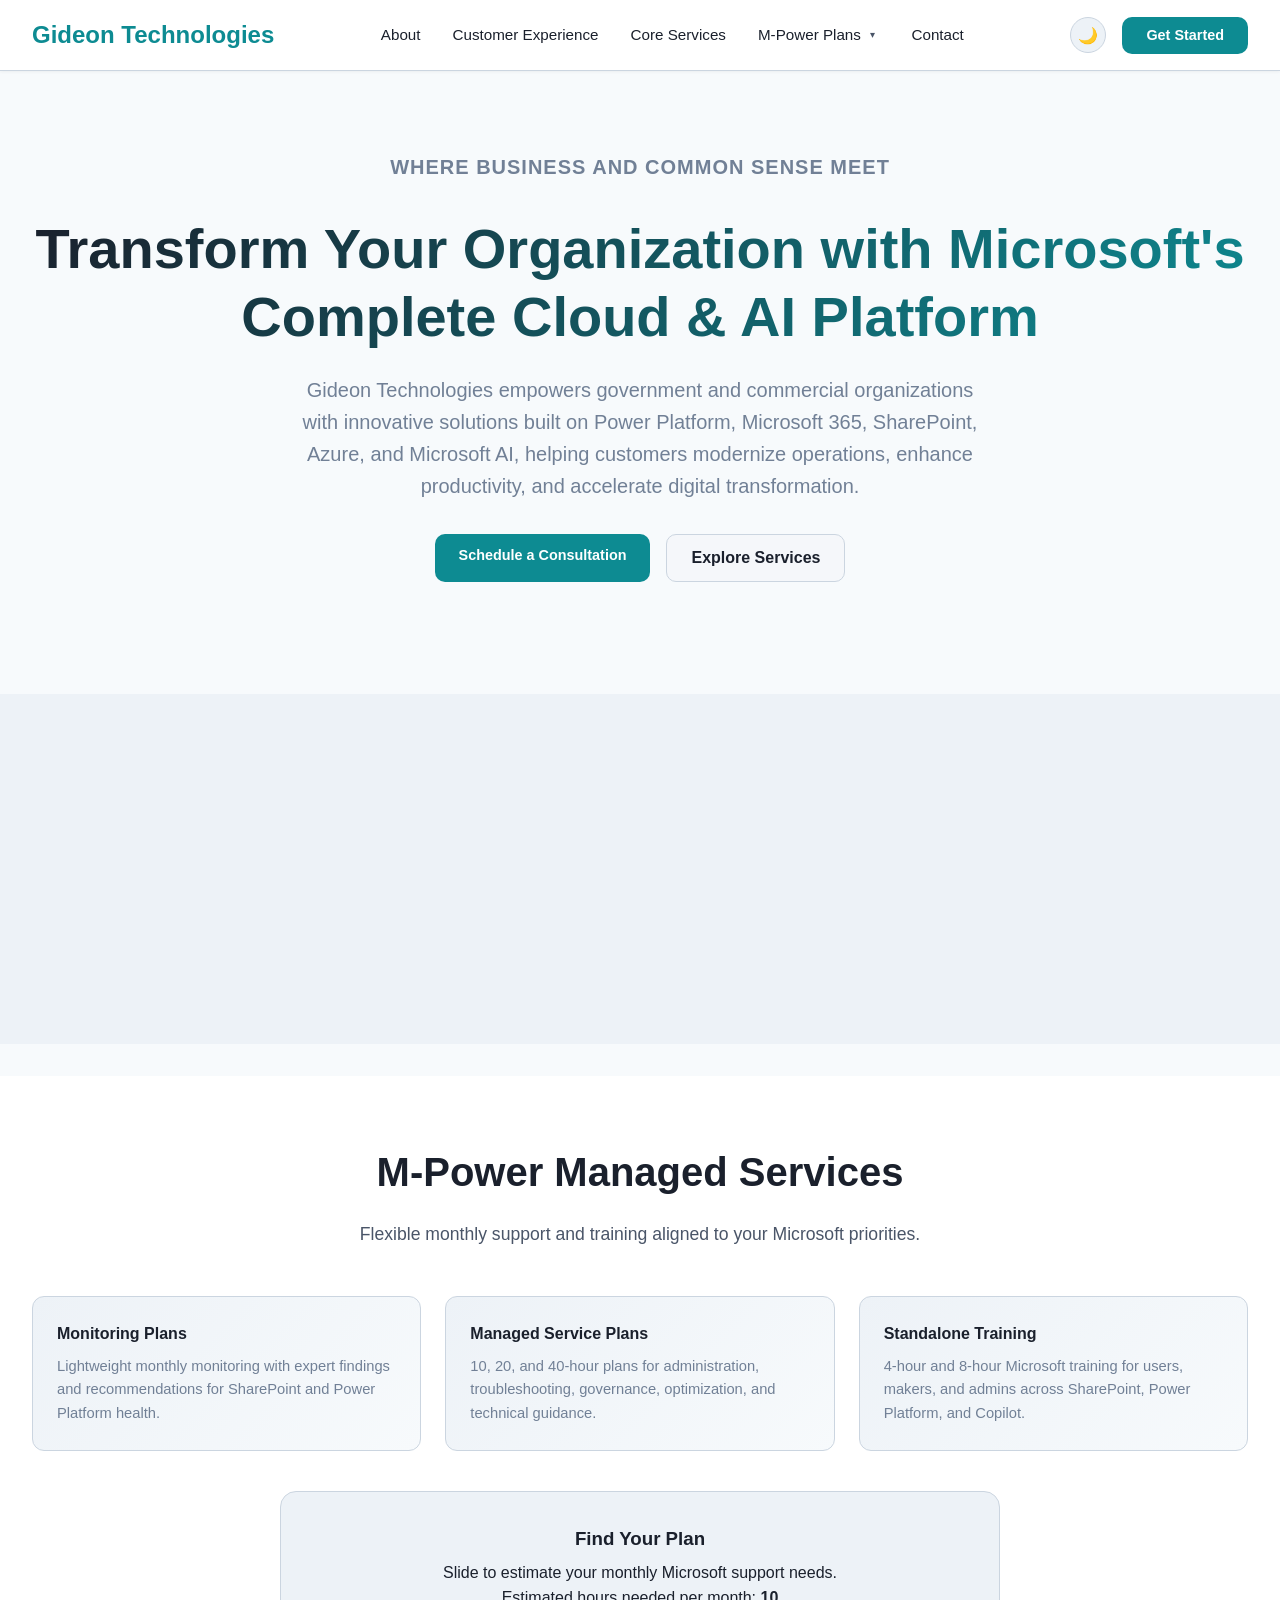
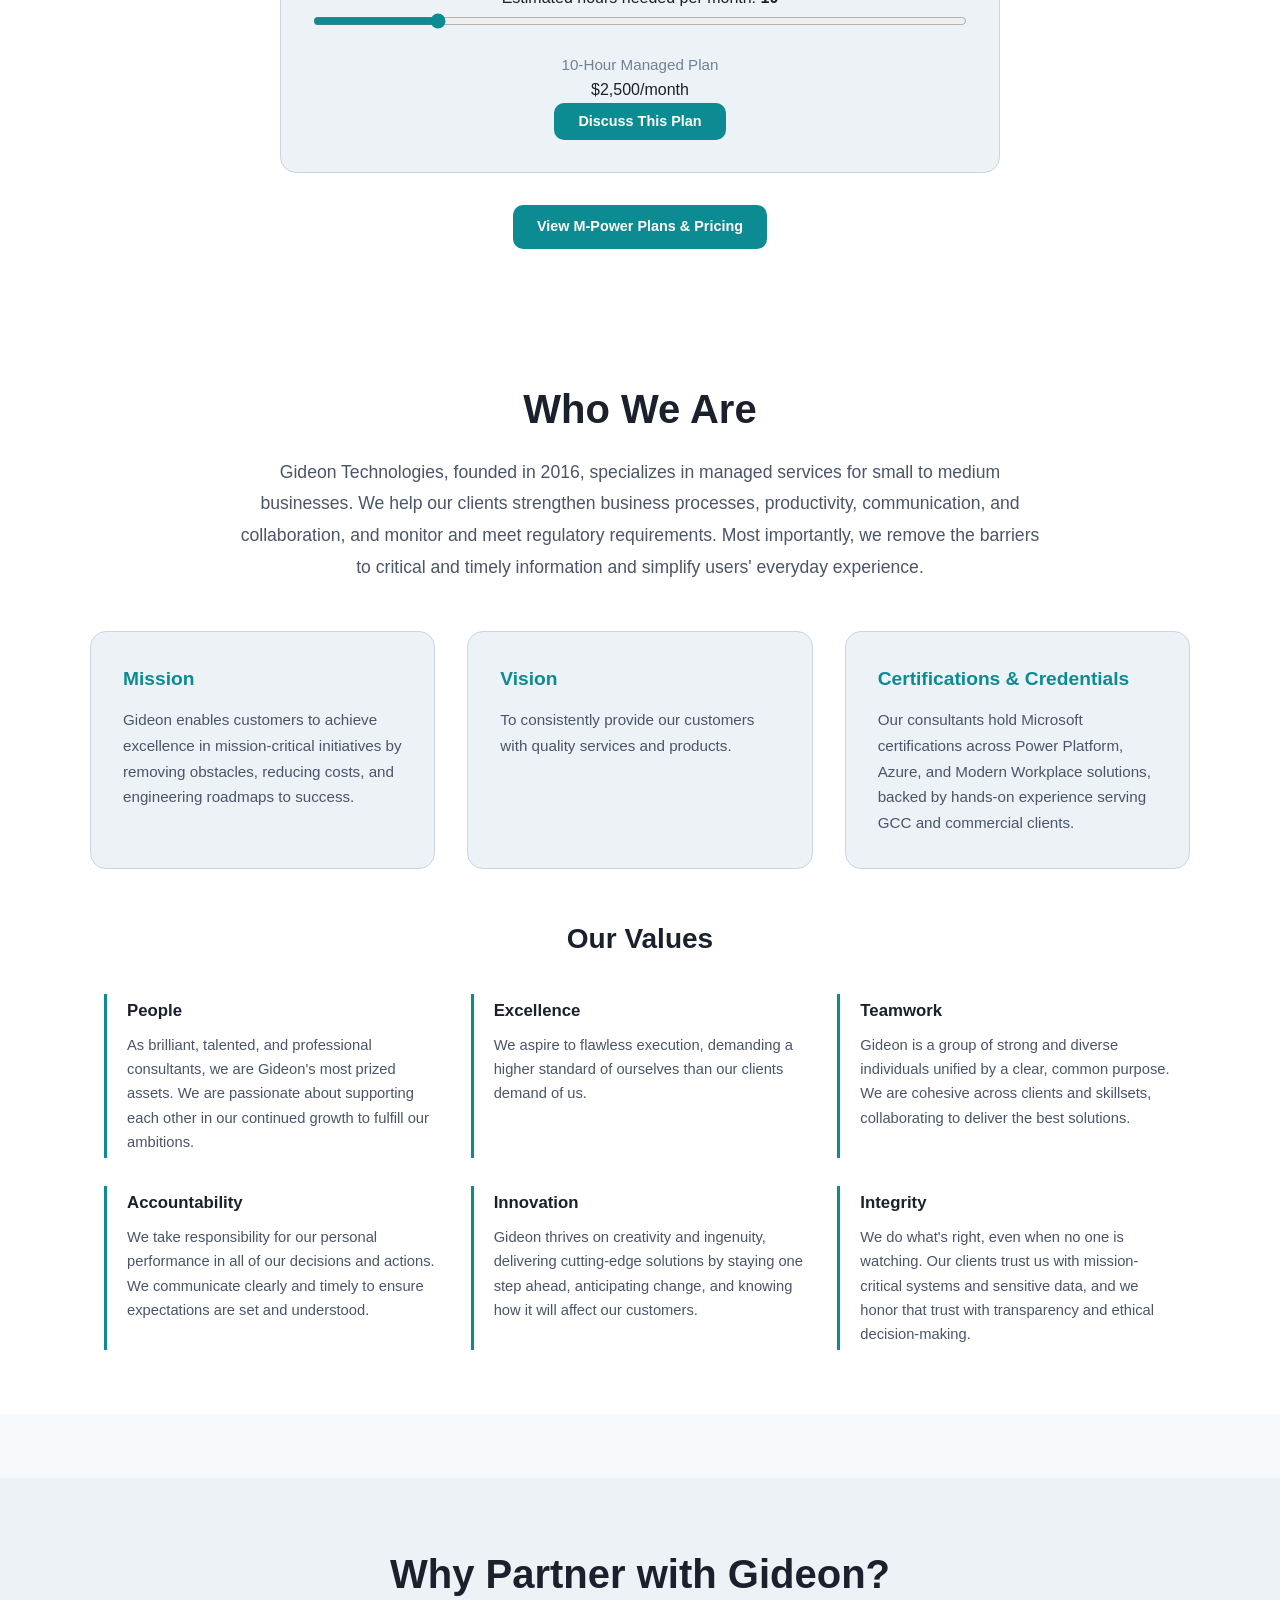
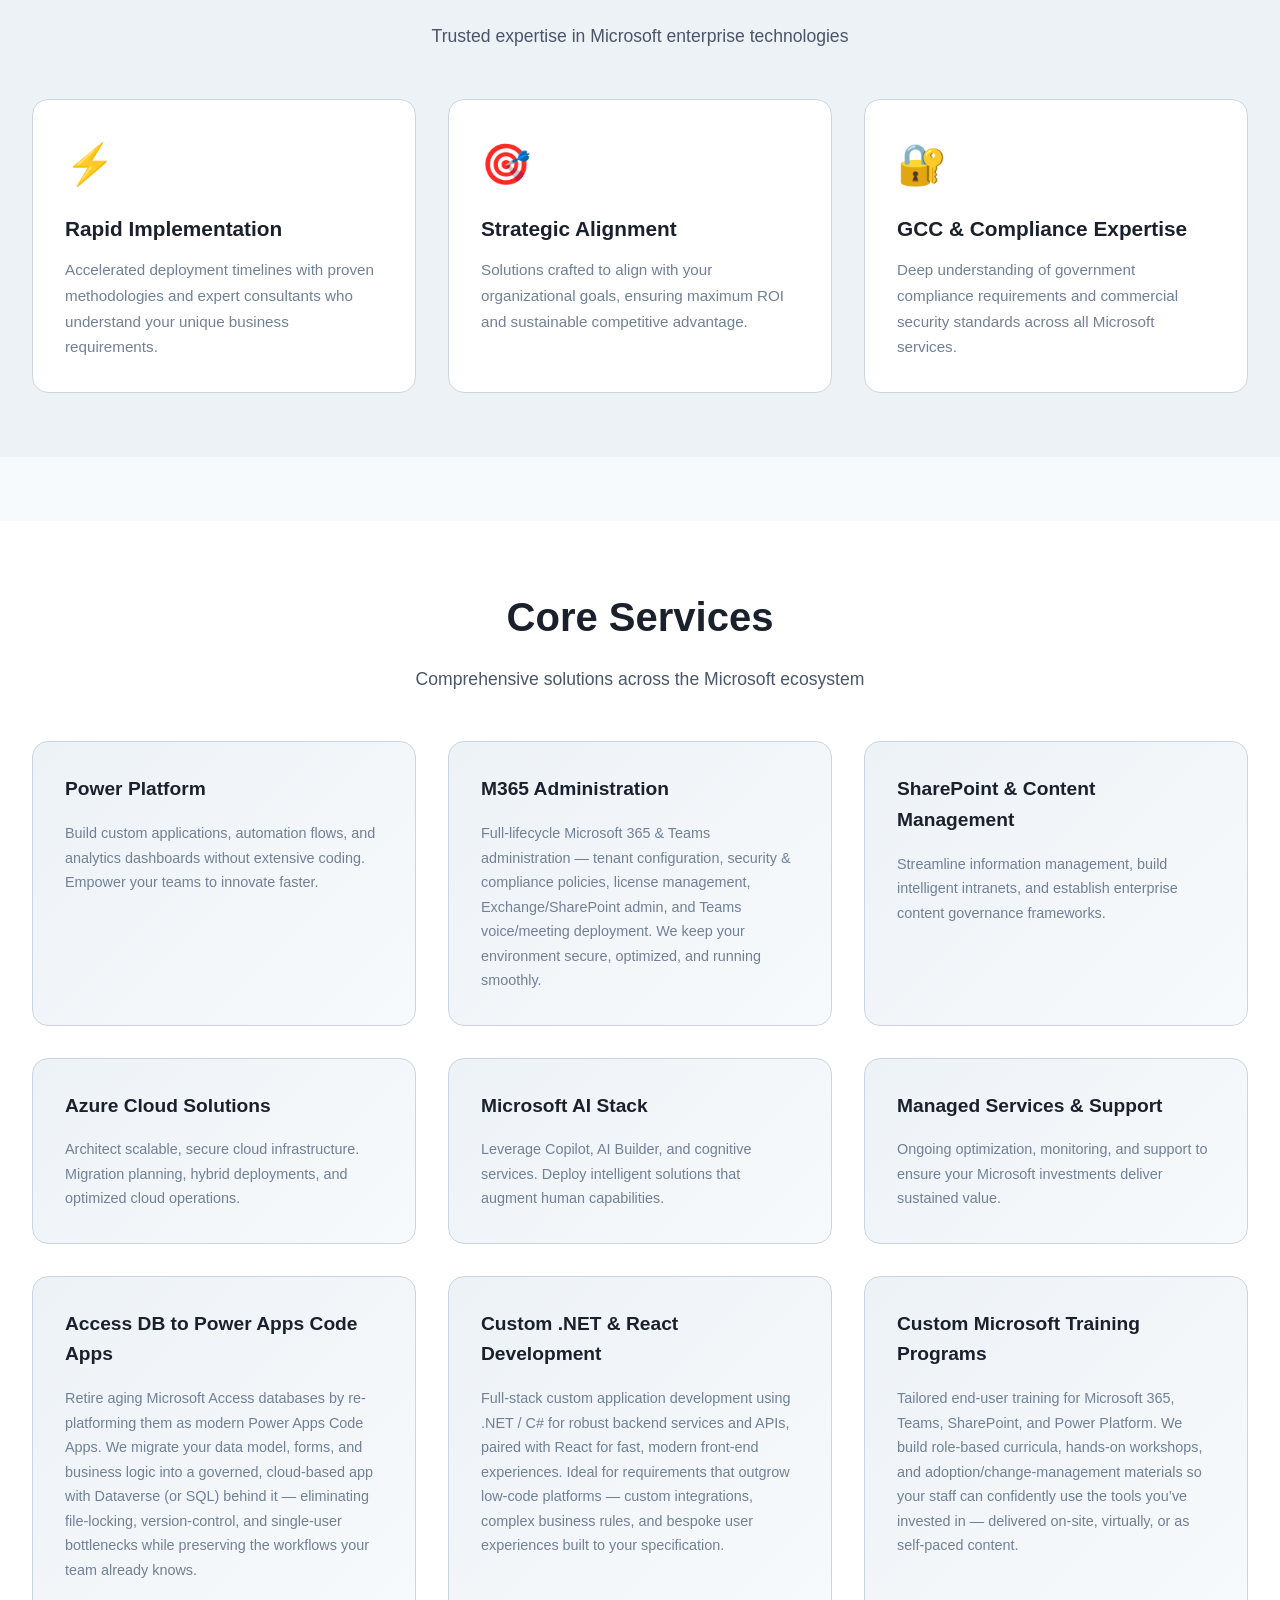
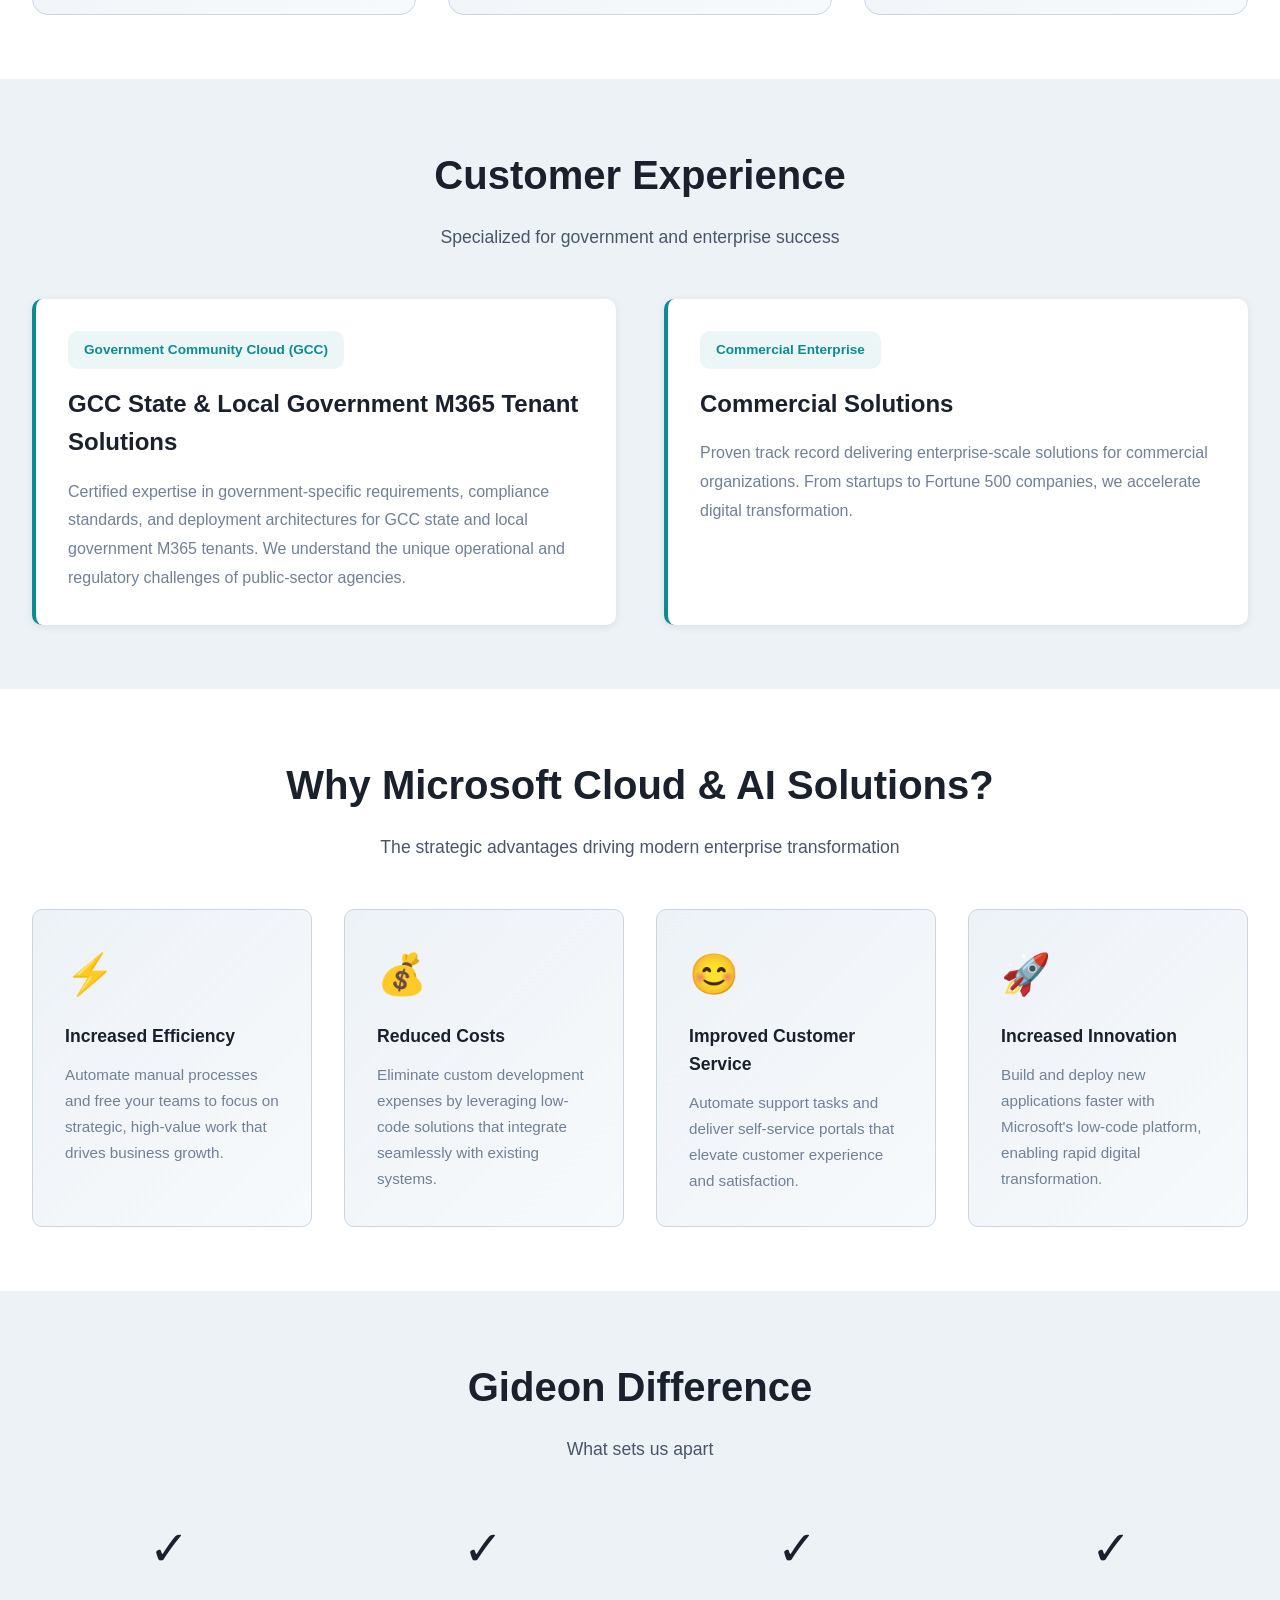
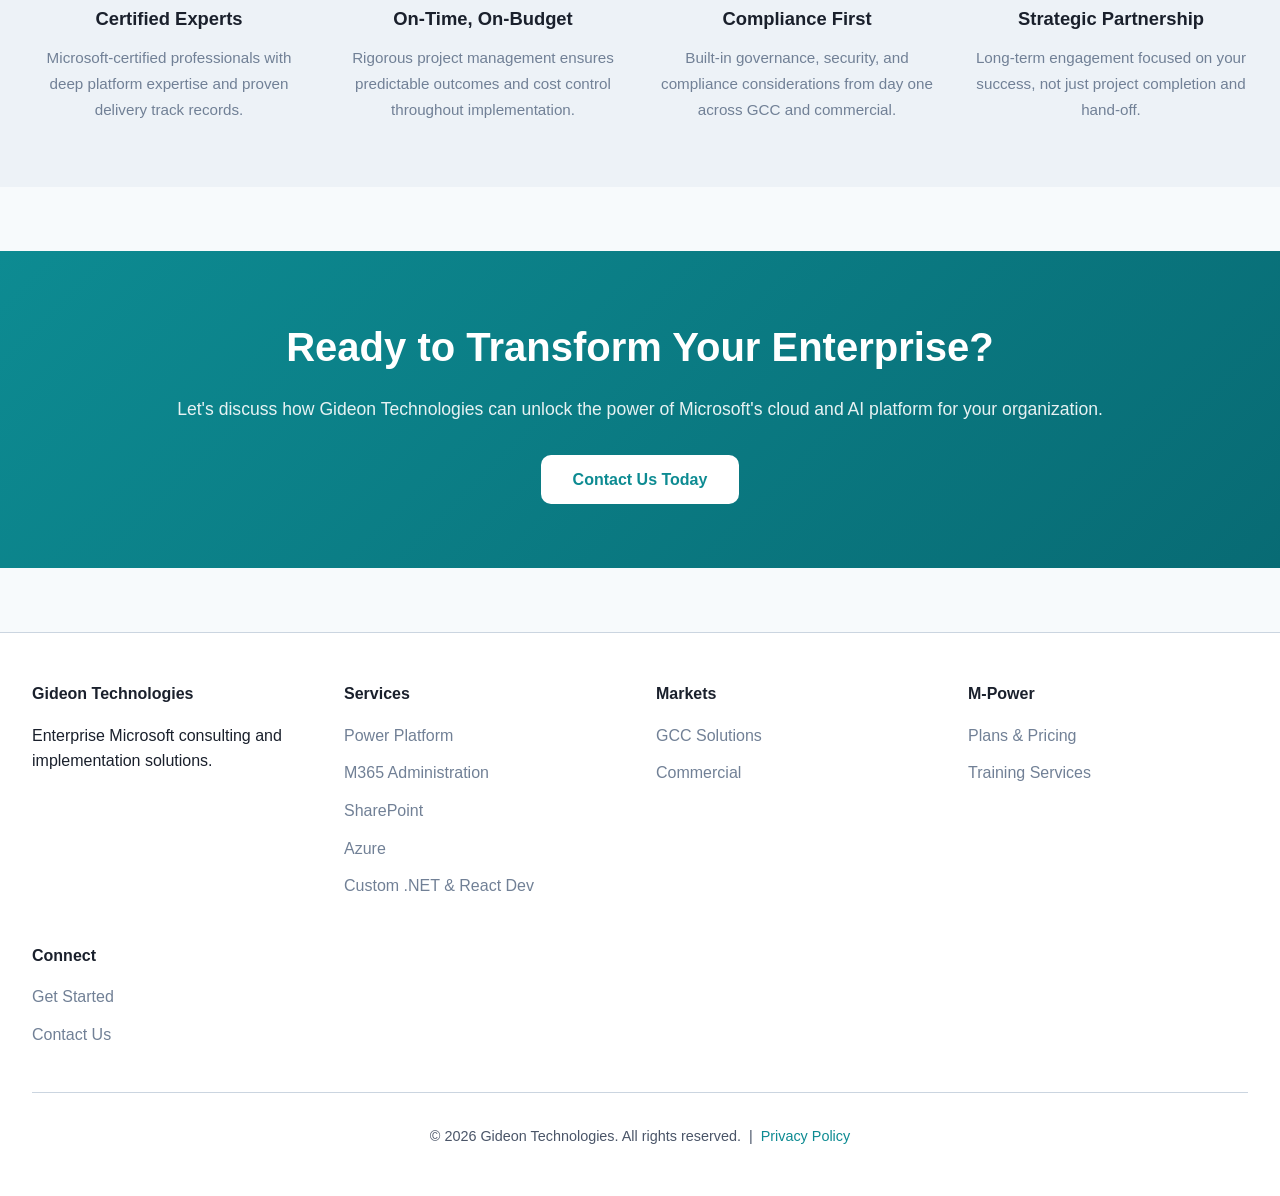
==== commit 06e2762a: "Add Microsoft Clarity tracking script to index.html" ====
--- a/index.html
+++ b/index.html
@@ -1,38 +1,45 @@
-<!DOCTYPE html>
-<html lang="en">
-<head>
-    <meta charset="UTF-8">
-    <meta name="viewport" content="width=device-width, initial-scale=1.0">
-    <title>Gideon Technologies - Microsoft Cloud & AI Solutions</title>
-    <meta name="description" content="Gideon Technologies delivers Power Platform, Microsoft 365, SharePoint, Azure, and Microsoft AI solutions for GCC state and local government M365 tenants and commercial organizations.">
-    <meta name="keywords" content="Microsoft consulting, Power Platform, Microsoft 365, SharePoint, Azure, Microsoft AI, Copilot, GCC state and local government, M365 tenant, managed services">
-    <link rel="canonical" href="https://www.gideon-tech.com/">
-    <meta property="og:type" content="website">
-    <meta property="og:title" content="Gideon Technologies - Microsoft Cloud & AI Solutions">
-    <meta property="og:description" content="Empowering government and commercial organizations with Power Platform, Microsoft 365, SharePoint, Azure, and Microsoft AI solutions.">
-    <meta property="og:url" content="https://www.gideon-tech.com/">
-    <meta property="og:image" content="https://www.gideon-tech.com/og-image.png">
-    <meta property="og:site_name" content="Gideon Technologies">
-    <meta name="twitter:card" content="summary_large_image">
-    <meta name="twitter:title" content="Gideon Technologies - Microsoft Cloud & AI Solutions">
-    <meta name="twitter:description" content="Power Platform, Microsoft 365, SharePoint, Azure, and Microsoft AI solutions for GCC and commercial organizations.">
-    <meta name="twitter:image" content="https://www.gideon-tech.com/og-image.png">
-    <link rel="icon" type="image/svg+xml" href="data:image/svg+xml,%3Csvg xmlns='http://www.w3.org/2000/svg' viewBox='0 0 100 100'%3E%3Crect width='100' height='100' rx='20' fill='%230D8B92'/%3E%3Ctext x='50' y='68' font-size='58' font-family='Arial, sans-serif' font-weight='bold' fill='white' text-anchor='middle'%3EG%3C/text%3E%3C/svg%3E">
-    <script>
-        (() => {
-            const stored = localStorage.getItem("gideonTheme");
-            const param = new URLSearchParams(window.location.search).get("scoutTheme");
-            const theme = param || stored || (window.matchMedia("(prefers-color-scheme: dark)").matches ? "dark" : "light");
-            document.documentElement.setAttribute("data-theme", theme);
-        })();
-    </script>
+<!DOCTYPE html>
+<html lang="en">
+<head>
+    <meta charset="UTF-8">
+    <meta name="viewport" content="width=device-width, initial-scale=1.0">
+    <title>Gideon Technologies - Microsoft Cloud & AI Solutions</title>
+    <meta name="description" content="Gideon Technologies delivers Power Platform, Microsoft 365, SharePoint, Azure, and Microsoft AI solutions for GCC state and local government M365 tenants and c[...]>
+    <meta name="keywords" content="Microsoft consulting, Power Platform, Microsoft 365, SharePoint, Azure, Microsoft AI, Copilot, GCC state and local government, M365 tenant, managed services">
+    <link rel="canonical" href="https://www.gideon-tech.com/">
+    <meta property="og:type" content="website">
+    <meta property="og:title" content="Gideon Technologies - Microsoft Cloud & AI Solutions">
+    <meta property="og:description" content="Empowering government and commercial organizations with Power Platform, Microsoft 365, SharePoint, Azure, and Microsoft AI solutions.">
+    <meta property="og:url" content="https://www.gideon-tech.com/">
+    <meta property="og:image" content="https://www.gideon-tech.com/og-image.png">
+    <meta property="og:site_name" content="Gideon Technologies">
+    <meta name="twitter:card" content="summary_large_image">
+    <meta name="twitter:title" content="Gideon Technologies - Microsoft Cloud & AI Solutions">
+    <meta name="twitter:description" content="Power Platform, Microsoft 365, SharePoint, Azure, and Microsoft AI solutions for GCC and commercial organizations.">
+    <meta name="twitter:image" content="https://www.gideon-tech.com/og-image.png">
+    <link rel="icon" type="image/svg+xml" href="data:image/svg+xml,%3Csvg xmlns='http://www.w3.org/2000/svg' viewBox='0 0 100 100'%3E%3Crect width='100' height='100' rx='20' fill='%230D8B92'/%3E%3[...]>
+    <script>
+        (() => {
+            const stored = localStorage.getItem("gideonTheme");
+            const param = new URLSearchParams(window.location.search).get("scoutTheme");
+            const theme = param || stored || (window.matchMedia("(prefers-color-scheme: dark)").matches ? "dark" : "light");
+            document.documentElement.setAttribute("data-theme", theme);
+        })();
+    </script>
+    <script type="text/javascript">
+        (function(c,l,a,r,i,t,y){
+            c[a]=c[a]||function(){(c[a].q=c[a].q||[]).push(arguments)};
+            t=l.createElement(r);t.async=1;t.src="https://www.clarity.ms/tag/"+i;
+            y=l.getElementsByTagName(r)[0];y.parentNode.insertBefore(t,y);
+        })(window, document, "clarity", "script", "3xeyui3n82");
+    </script>
   <script type="module" crossorigin src="./assets/main.js"></script>
   <link rel="modulepreload" crossorigin href="./assets/chunk-theme.js">
   <link rel="modulepreload" crossorigin href="./assets/chunk-Reveal.js">
   <link rel="stylesheet" crossorigin href="./assets/theme.css">
-</head>
-<body>
-    <div id="root"></div>-
-</body>
-</html>
+</head>
+<body>
+    <div id="root"></div>
+
+</body>
+</html>
--- a/assets/theme.css
+++ b/assets/theme.css
@@ -0,0 +1 @@
+:root{color-scheme:light;--cp-bg: #f7fafc;--cp-bg-elevated: #edf2f7;--cp-surface: #ffffff;--cp-surface-soft: #f5f7fa;--cp-border: #cbd5e0;--cp-border-strong: #a0aec0;--cp-text: #1a202c;--cp-text-muted: #4a5568;--cp-text-soft: #718096;--cp-accent: #0d8b92;--cp-accent-hover: #0a6f76;--cp-accent-soft: rgba(13, 139, 146, .08);--cp-accent-fg: #ffffff;--cp-success: #16a34a;--cp-danger: #dc2626;--cp-warning: #f59e0b;--cp-shadow: 0 18px 48px rgba(0, 0, 0, .12)}html[data-theme=dark]{color-scheme:dark;--cp-bg: #0f1419;--cp-bg-elevated: #1a202c;--cp-surface: #2d3748;--cp-surface-soft: #374151;--cp-border: #4a5568;--cp-border-strong: #718096;--cp-text: #f7fafc;--cp-text-muted: #cbd5e0;--cp-text-soft: #a0aec0;--cp-accent: #38b2ac;--cp-accent-hover: #319795;--cp-accent-soft: rgba(56, 178, 172, .14);--cp-accent-fg: #0f1419;--cp-success: #4ade80;--cp-danger: #f87171;--cp-warning: #fbbf24;--cp-shadow: 0 18px 48px rgba(0, 0, 0, .32)}*{margin:0;padding:0;box-sizing:border-box}body{font-family:Segoe UI,Aptos,Calibri,-apple-system,BlinkMacSystemFont,sans-serif;background:var(--cp-bg);color:var(--cp-text);line-height:1.6;overflow-x:hidden}a{color:inherit}header{background:var(--cp-surface);border-bottom:1px solid var(--cp-border);position:sticky;top:0;z-index:100;box-shadow:0 1px 3px #0000000d}nav{max-width:1400px;margin:0 auto;padding:1rem 2rem;display:flex;justify-content:space-between;align-items:center;gap:1rem;position:relative}.logo{font-size:1.5rem;font-weight:700;color:var(--cp-accent);text-decoration:none}.nav-links{display:flex;gap:2rem;list-style:none;align-items:center}.nav-links a{color:var(--cp-text);text-decoration:none;font-size:.95rem;transition:color .3s}.nav-links a:hover{color:var(--cp-accent)}.nav-right{display:flex;align-items:center;gap:1rem}.has-submenu{position:relative;display:flex;align-items:center;gap:.25rem}.submenu-toggle{background:none;border:none;cursor:pointer;color:var(--cp-text-muted);font-size:.65rem;padding:.2rem .3rem;line-height:1}.submenu-toggle:hover{color:var(--cp-accent)}.submenu{position:absolute;top:calc(100% + .75rem);left:50%;transform:translate(-50%) translateY(-4px);min-width:250px;background:var(--cp-surface);border:1px solid var(--cp-border);border-radius:.625rem;box-shadow:var(--cp-shadow);list-style:none;padding:.5rem;z-index:200;opacity:0;visibility:hidden;pointer-events:none;transition:opacity .15s ease,transform .15s ease,visibility .15s ease}.submenu li{position:static}.submenu a{display:block;padding:.55rem .75rem;border-radius:.45rem;color:var(--cp-text-muted);font-size:.9rem;font-weight:500;white-space:nowrap}.submenu a:hover,.submenu a:focus{background:var(--cp-bg-elevated);color:var(--cp-accent)}.has-submenu.open .submenu{opacity:1;visibility:visible;pointer-events:auto;transform:translate(-50%) translateY(0)}.theme-toggle{background:var(--cp-bg-elevated);border:1px solid var(--cp-border);color:var(--cp-text);width:2.25rem;height:2.25rem;border-radius:50%;cursor:pointer;display:flex;align-items:center;justify-content:center;font-size:1rem;transition:transform .25s ease,background .25s ease}.theme-toggle:hover{transform:rotate(15deg);background:var(--cp-surface-soft)}.mobile-menu-toggle{display:none;background:none;border:none;font-size:1.5rem;color:var(--cp-text);cursor:pointer}.cta-button{background:var(--cp-accent);color:var(--cp-accent-fg);padding:.65rem 1.5rem;border-radius:.625rem;text-decoration:none;font-weight:600;transition:background .3s,transform .2s;border:none;cursor:pointer;font-size:.9rem;display:inline-block}.cta-button:hover{background:var(--cp-accent-hover);transform:translateY(-1px)}.secondary-button{background:var(--cp-surface-soft);color:var(--cp-text);padding:.65rem 1.5rem;border-radius:.625rem;text-decoration:none;font-weight:600;border:1px solid var(--cp-border);transition:all .3s}.secondary-button:hover{background:var(--cp-surface);border-color:var(--cp-accent)}.reveal{opacity:0;transform:translateY(24px);transition:opacity .6s ease,transform .6s ease}.reveal.in-view{opacity:1;transform:translateY(0)}.hero{max-width:1400px;margin:0 auto;position:relative;overflow:hidden;min-height:500px;display:flex;align-items:center;justify-content:center}.hero-content{position:relative;z-index:1;width:100%;padding:5rem 2rem;text-align:center}.hero-subtitle{color:var(--cp-text-muted);font-size:1rem;margin-bottom:1rem;text-transform:uppercase;letter-spacing:.05em;font-weight:600}.hero h1{font-size:3.5rem;margin-bottom:1.5rem;font-weight:800;line-height:1.2;background:linear-gradient(135deg,var(--cp-text) 0%,var(--cp-accent) 100%);-webkit-background-clip:text;-webkit-text-fill-color:transparent;background-clip:text}.hero p{font-size:1.25rem;color:var(--cp-text-soft);margin-bottom:2rem;max-width:700px;margin-left:auto;margin-right:auto}.hero-buttons{display:flex;gap:1rem;justify-content:center;flex-wrap:wrap}.section-title{text-align:center;font-size:2.5rem;margin-bottom:1rem;color:var(--cp-text)}.section-subtitle{text-align:center;color:var(--cp-text-muted);margin-bottom:3rem;font-size:1.1rem}.video-section{width:100%;height:350px;overflow:hidden;margin:2rem 0}.video-banner{width:100%;height:100%;object-fit:contain;background:var(--cp-bg-elevated)}.plans-preview{padding:4rem 2rem;background:var(--cp-surface)}.plans-preview-container{max-width:1400px;margin:0 auto}.plans-preview-grid{display:grid;grid-template-columns:repeat(3,1fr);gap:1.5rem;margin-top:2rem}.plans-preview-card{background:linear-gradient(135deg,var(--cp-bg-elevated) 0%,var(--cp-bg) 100%);border:1px solid var(--cp-border);border-radius:.75rem;padding:1.5rem;transition:transform .25s ease,box-shadow .25s ease}.plans-preview-card:hover{transform:translateY(-4px);box-shadow:0 12px 30px var(--cp-accent-soft)}.plans-preview-card h4{color:var(--cp-text);margin-bottom:.5rem}.plans-preview-card p{color:var(--cp-text-soft);font-size:.92rem}.plans-preview-cta{margin-top:2rem;text-align:center}.estimator{max-width:720px;margin:2.5rem auto 0;background:var(--cp-bg-elevated);border:1px solid var(--cp-border);border-radius:1rem;padding:2rem;text-align:center}.estimator h3{margin-bottom:.4rem;color:var(--cp-text)}.estimator p.hint{color:var(--cp-text-soft);font-size:.9rem;margin-bottom:1.5rem}.estimator input[type=range]{width:100%;accent-color:var(--cp-accent);margin-bottom:1rem}.estimator-readout{display:flex;justify-content:space-between;align-items:baseline;margin-bottom:.5rem}.estimator-hours{font-weight:700;font-size:1.4rem;color:var(--cp-accent)}.estimator-price{font-weight:800;font-size:2rem;color:var(--cp-text)}.estimator-plan-name{color:var(--cp-text-soft);font-size:.95rem;margin-top:.5rem}.about-section{padding:4rem 2rem;background:var(--cp-surface)}.about-container{max-width:1100px;margin:0 auto}.about-intro{max-width:800px;margin:0 auto 3rem;text-align:center}.about-intro p{color:var(--cp-text-muted);font-size:1.1rem;line-height:1.8}.about-pillars{display:grid;grid-template-columns:repeat(3,1fr);gap:2rem;margin-bottom:3rem}.about-pillar{background:var(--cp-bg-elevated);border:1px solid var(--cp-border);border-radius:1rem;padding:2rem}.about-pillar h3{color:var(--cp-accent);font-size:1.2rem;margin-bottom:.75rem}.about-pillar p{color:var(--cp-text-muted);font-size:.95rem;line-height:1.7}.about-values{margin-top:3rem}.about-values h3{text-align:center;font-size:1.75rem;margin-bottom:2rem;color:var(--cp-text)}.values-grid{display:flex;flex-wrap:wrap;justify-content:center;gap:1.75rem}.value-item{flex:1 1 280px;max-width:calc(33.333% - 1.75rem);border-left:3px solid var(--cp-accent);padding:.25rem 0 .25rem 1.25rem}.value-item h4{font-size:1.05rem;margin-bottom:.5rem;color:var(--cp-text)}.value-item p{color:var(--cp-text-muted);font-size:.92rem;line-height:1.65}.value-section{background:var(--cp-bg-elevated);padding:4rem 2rem;margin:4rem 0}.value-grid{max-width:1400px;margin:0 auto;display:grid;grid-template-columns:repeat(auto-fit,minmax(300px,1fr));gap:2rem}.value-card{background:var(--cp-surface);border:1px solid var(--cp-border);border-radius:1rem;padding:2rem;transition:all .3s}.value-card:hover{box-shadow:0 8px 24px #0000001a;transform:translateY(-4px);border-color:var(--cp-accent-soft)}.value-icon{font-size:2.5rem;margin-bottom:1rem}.value-card h3{font-size:1.3rem;margin-bottom:.75rem;color:var(--cp-text)}.value-card p{color:var(--cp-text-soft);font-size:.95rem;line-height:1.7}.services-section{padding:4rem 2rem;background:var(--cp-surface)}.services-container{max-width:1400px;margin:0 auto}.service-grid{display:grid;grid-template-columns:repeat(3,1fr);gap:2rem;margin-top:3rem}.service-card{background:linear-gradient(135deg,var(--cp-bg-elevated) 0%,var(--cp-bg) 100%);border:1px solid var(--cp-border);border-radius:1rem;padding:2rem;transition:all .3s}.service-card:hover{border-color:var(--cp-accent);box-shadow:0 12px 36px var(--cp-accent-soft);transform:translateY(-4px)}.service-card h3{font-size:1.2rem;margin-bottom:1rem;color:var(--cp-text)}.service-card p{color:var(--cp-text-soft);font-size:.9rem;line-height:1.7}.market-section{padding:4rem 2rem;background:var(--cp-bg-elevated)}.market-container{max-width:1400px;margin:0 auto}.market-grid{display:grid;grid-template-columns:1fr 1fr;gap:3rem;margin-top:2rem;align-items:stretch}.market-card{background:var(--cp-surface);border-left:4px solid var(--cp-accent);border-radius:.625rem;padding:2rem;box-shadow:0 2px 8px #00000014;height:100%;display:flex;flex-direction:column;transition:transform .25s ease,box-shadow .25s ease}.market-card:hover{transform:translateY(-4px);box-shadow:0 12px 30px var(--cp-accent-soft)}.market-badge{display:inline-block;background:var(--cp-accent-soft);color:var(--cp-accent);padding:.5rem 1rem;border-radius:.625rem;font-size:.85rem;font-weight:600;margin-bottom:1rem;align-self:flex-start}.market-card h3{font-size:1.5rem;margin-bottom:1rem;color:var(--cp-text)}.market-card p{color:var(--cp-text-soft);line-height:1.8}.benefits-section{padding:4rem 2rem;background:var(--cp-surface)}.benefits-container{max-width:1400px;margin:0 auto}.benefits-grid{display:grid;grid-template-columns:repeat(auto-fit,minmax(280px,1fr));gap:2rem;margin-top:3rem}.benefit-item{background:linear-gradient(135deg,var(--cp-bg-elevated) 0%,var(--cp-bg) 100%);border:1px solid var(--cp-border);border-radius:.625rem;padding:2rem;transition:all .3s}.benefit-item:hover{border-color:var(--cp-accent);box-shadow:0 8px 24px var(--cp-accent-soft);transform:translateY(-4px)}.benefit-icon{font-size:2.5rem;margin-bottom:1rem}.benefit-item h4{font-weight:600;color:var(--cp-text);margin-bottom:.75rem;font-size:1.1rem}.benefit-item p{color:var(--cp-text-soft);font-size:.95rem;line-height:1.7}.why-section{padding:4rem 2rem;background:var(--cp-bg-elevated)}.why-container{max-width:1400px;margin:0 auto}.why-grid{display:grid;grid-template-columns:repeat(auto-fit,minmax(250px,1fr));gap:2.5rem;margin-top:3rem}.why-item{text-align:center}.why-icon{font-size:3rem;margin-bottom:1rem}.why-item h4{font-size:1.15rem;margin-bottom:.75rem;color:var(--cp-text)}.why-item p{color:var(--cp-text-soft);line-height:1.7;font-size:.95rem}.cta-section{background:linear-gradient(135deg,#0d8b92,#086b74);color:#fff;padding:4rem 2rem;text-align:center;margin:4rem 0 0}.cta-section h2{font-size:2.5rem;margin-bottom:1rem}.cta-section p{font-size:1.1rem;margin-bottom:2rem;opacity:.9}.cta-primary{background:#fff;color:var(--cp-accent);padding:.75rem 2rem;border-radius:.625rem;text-decoration:none;font-weight:700;display:inline-block;transition:all .3s;border:none;cursor:pointer;font-size:1rem}.cta-primary:hover{transform:scale(1.05);box-shadow:0 8px 24px #0003}footer{background:var(--cp-surface);border-top:1px solid var(--cp-border);padding:3rem 2rem;margin-top:4rem}.footer-content{max-width:1400px;margin:0 auto;display:grid;grid-template-columns:repeat(auto-fit,minmax(250px,1fr));gap:2rem;margin-bottom:2rem}.footer-section h4{margin-bottom:1rem;color:var(--cp-text);font-weight:600}.footer-section ul{list-style:none}.footer-section ul li{margin-bottom:.75rem}.footer-section a{color:var(--cp-text-soft);text-decoration:none;transition:color .3s}.footer-section a:hover{color:var(--cp-accent)}.footer-bottom{text-align:center;padding-top:2rem;border-top:1px solid var(--cp-border);color:var(--cp-text-muted);font-size:.9rem}.footer-bottom a{color:var(--cp-accent);text-decoration:none}.footer-bottom a:hover{text-decoration:underline}.modal{display:none;position:fixed;z-index:1000;left:0;top:0;width:100%;height:100%;background:#00000080;animation:fadeIn .3s}.modal.show{display:flex;align-items:center;justify-content:center}@keyframes fadeIn{0%{opacity:0}to{opacity:1}}.modal-content{background:var(--cp-surface);border-radius:1rem;padding:2.5rem;max-width:600px;width:90%;box-shadow:var(--cp-shadow);max-height:90vh;overflow-y:auto}.modal-header{display:flex;justify-content:space-between;align-items:center;margin-bottom:2rem}.modal-header h2{font-size:1.8rem;color:var(--cp-text)}.close-btn{background:none;border:none;font-size:2rem;color:var(--cp-text-muted);cursor:pointer;transition:color .3s}.close-btn:hover{color:var(--cp-accent)}.form-group{margin-bottom:1.5rem}.form-group label{display:block;font-weight:600;margin-bottom:.5rem;color:var(--cp-text);font-size:.95rem}.form-group input,.form-group textarea,.form-group select{width:100%;padding:.75rem;border:1px solid var(--cp-border);border-radius:.625rem;font-family:inherit;font-size:.95rem;background:var(--cp-bg-elevated);color:var(--cp-text);transition:border-color .3s}.form-group input:focus,.form-group textarea:focus,.form-group select:focus{outline:none;border-color:var(--cp-accent);box-shadow:0 0 0 3px var(--cp-accent-soft)}.form-group textarea{resize:vertical;min-height:120px}.services-checklist{display:grid;grid-template-columns:1fr 1fr;gap:1rem;margin-top:.75rem}.service-checkbox{display:flex;align-items:center;gap:.5rem}.service-checkbox input[type=checkbox]{width:18px;height:18px;cursor:pointer;accent-color:var(--cp-accent)}.service-checkbox label{margin-bottom:0;font-weight:400;cursor:pointer}.form-submit{background:var(--cp-accent);color:var(--cp-accent-fg);padding:.85rem 2rem;border-radius:.625rem;border:none;font-weight:600;font-size:1rem;cursor:pointer;transition:background .3s;width:100%}.form-submit:hover{background:var(--cp-accent-hover)}.form-submit:disabled{opacity:.7;cursor:not-allowed}.form-status{padding:.85rem 1rem;border-radius:.625rem;margin-bottom:1.5rem;font-size:.95rem;font-weight:500}.form-status-success{background:#16a34a1a;color:var(--cp-success);border:1px solid rgba(22,163,74,.3)}.form-status-error{background:#dc26261a;color:var(--cp-danger);border:1px solid rgba(220,38,38,.3)}.section{max-width:1200px;margin:0 auto;padding:3.5rem 2rem}.section h2{font-size:2rem;margin-bottom:.5rem;color:var(--cp-text)}.section>p{color:var(--cp-text-muted);margin-bottom:2rem;font-size:1.05rem}.section-alt{background:var(--cp-bg-elevated)}.grid-3{display:grid;grid-template-columns:repeat(3,1fr);gap:1.5rem}@media (max-width: 900px){.grid-3{grid-template-columns:1fr}}.card{background:var(--cp-surface);border:1px solid var(--cp-border);border-radius:1rem;padding:1.75rem;transition:transform .25s ease,box-shadow .25s ease}.card:hover{transform:translateY(-4px);box-shadow:0 12px 30px var(--cp-accent-soft)}.card h3{color:var(--cp-text);font-size:1.25rem;margin-bottom:.4rem}.card .price{color:var(--cp-accent);font-weight:800;font-size:1.6rem;margin-bottom:.25rem}.card .meta{color:var(--cp-text-soft);font-size:.88rem;margin-bottom:1rem}.card ul{list-style:none}.card ul li{color:var(--cp-text-muted);font-size:.92rem;padding:.35rem 0 .35rem 1.1rem;position:relative}.card ul li:before{content:"✓";position:absolute;left:0;color:var(--cp-accent);font-weight:700}.tabs{margin-top:2rem}.tab-buttons{display:flex;gap:.5rem;flex-wrap:wrap;margin-bottom:1.5rem}.tab-buttons button{background:var(--cp-bg-elevated);border:1px solid var(--cp-border);color:var(--cp-text-muted);padding:.55rem 1.1rem;border-radius:.625rem;font-weight:600;font-size:.88rem;cursor:pointer;transition:all .2s}.tab-buttons button:hover{border-color:var(--cp-accent);color:var(--cp-accent)}.tab-buttons button.active{background:var(--cp-accent);color:var(--cp-accent-fg);border-color:var(--cp-accent)}.tab-panel{background:var(--cp-surface);border:1px solid var(--cp-border);border-radius:1rem;padding:1.75rem}.tab-panel ul{list-style:none;display:grid;grid-template-columns:repeat(2,1fr);gap:.4rem 1.5rem}.tab-panel ul li{color:var(--cp-text-muted);font-size:.92rem;padding:.3rem 0 .3rem 1.1rem;position:relative}.tab-panel ul li:before{content:"•";position:absolute;left:0;color:var(--cp-accent)}@media (max-width: 600px){.tab-panel ul{grid-template-columns:1fr}}.cta{max-width:1200px;margin:0 auto;padding:2.5rem 1.5rem 3rem;text-align:center}.cta h2{font-size:1.8rem;margin-bottom:.6rem;color:var(--cp-text)}.cta p{color:var(--cp-text-muted)}.btn{display:inline-block;margin-top:.9rem;padding:.8rem 1.5rem;border-radius:.6rem;background:var(--cp-accent);color:var(--cp-accent-fg);text-decoration:none;font-weight:700;cursor:pointer;border:none;font-size:1rem;transition:background .2s ease,transform .2s ease}.btn:hover{background:var(--cp-accent-hover);transform:translateY(-1px)}.accordion{display:flex;flex-direction:column;gap:.75rem;margin-top:1.5rem}.accordion-item{border:1px solid var(--cp-border);border-radius:.75rem;overflow:hidden;background:var(--cp-surface)}.accordion-trigger{width:100%;text-align:left;background:none;border:none;padding:1.1rem 1.4rem;font-weight:700;font-size:1rem;color:var(--cp-text);cursor:pointer;display:flex;justify-content:space-between;align-items:center}.accordion-trigger:hover{color:var(--cp-accent)}.accordion-icon{transition:transform .25s ease;color:var(--cp-accent)}.accordion-item.open .accordion-icon{transform:rotate(45deg)}.accordion-body{max-height:0;overflow:hidden;transition:max-height .3s ease}.accordion-item.open .accordion-body{max-height:600px}.accordion-body-inner{padding:0 1.4rem 1.25rem;color:var(--cp-text-muted);font-size:.95rem;line-height:1.7}.privacy-main{max-width:800px;margin:0 auto;padding:3rem 2rem 5rem}.privacy-main h1{font-size:2.2rem;margin-bottom:.5rem}.privacy-main .updated{color:var(--cp-text-soft);margin-bottom:2.5rem;font-size:.95rem}.privacy-main h2{font-size:1.35rem;margin-top:2.25rem;margin-bottom:.75rem;color:var(--cp-accent)}.privacy-main p,.privacy-main li{color:var(--cp-text-muted);margin-bottom:1rem}.privacy-main ul{padding-left:1.5rem}.privacy-main a{color:var(--cp-accent)}.back-link{display:inline-block;margin-bottom:2rem;color:var(--cp-accent);text-decoration:none;font-weight:600}.back-link:hover{color:var(--cp-accent-hover)}@media (max-width: 900px){.about-pillars{grid-template-columns:repeat(2,1fr)}.value-item{max-width:calc(50% - 1.75rem)}.service-grid{grid-template-columns:repeat(2,1fr)}.plans-preview-grid{grid-template-columns:1fr}}@media (max-width: 768px){.plans-preview{padding:3rem 1rem}.plans-preview-grid{display:flex;flex-direction:column;gap:1rem}.plans-preview-card{width:100%;max-width:100%}.hero h1{font-size:2.5rem}.hero p{font-size:1rem}.section-title{font-size:2rem}.nav-links{display:none}.nav-links.mobile-open{display:flex;flex-direction:column;position:absolute;top:100%;left:0;right:0;background:var(--cp-surface);border-bottom:1px solid var(--cp-border);padding:1rem 1.5rem;gap:1rem;box-shadow:var(--cp-shadow);align-items:stretch}.nav-links.mobile-open .has-submenu{flex-direction:column;align-items:flex-start}.nav-links.mobile-open .submenu{position:static;transform:none;opacity:1;visibility:visible;pointer-events:auto;box-shadow:none;display:none;width:100%;margin-top:.5rem;border:none;padding:0 0 0 1rem}.nav-links.mobile-open .has-submenu.open .submenu,.mobile-menu-toggle{display:block}.market-grid{grid-template-columns:1fr}.cta-section h2{font-size:1.8rem}.services-checklist{grid-template-columns:1fr}.modal{padding:1rem;align-items:flex-start}.modal-content{width:100%;padding:1.5rem;max-height:calc(100vh - 2rem);margin-top:1rem}.modal-header h2{font-size:1.5rem}.form-group input,.form-group textarea,.form-group select{font-size:16px;padding:.7rem}.close-btn{padding:.25rem;line-height:1}nav{padding:.75rem 1rem}.nav-links{gap:1rem}.cta-button{padding:.5rem 1rem;font-size:.85rem}header .cta-button{padding:.375rem .75rem;font-size:.64rem;border-radius:.47rem}.card{width:100%;max-width:100%}}@media (max-width: 600px){.about-pillars{grid-template-columns:1fr}.value-item{max-width:100%}.service-grid{grid-template-columns:1fr}}@media (max-width: 480px){.modal{padding:.5rem}.modal-content{padding:1.25rem;border-radius:.75rem}.modal-header{margin-bottom:1.25rem}.modal-header h2{font-size:1.3rem}.form-group{margin-bottom:1.1rem}.form-group label{font-size:.9rem}.form-submit{padding:.75rem 1.5rem;font-size:.95rem}.service-checkbox label{font-size:.9rem}}
